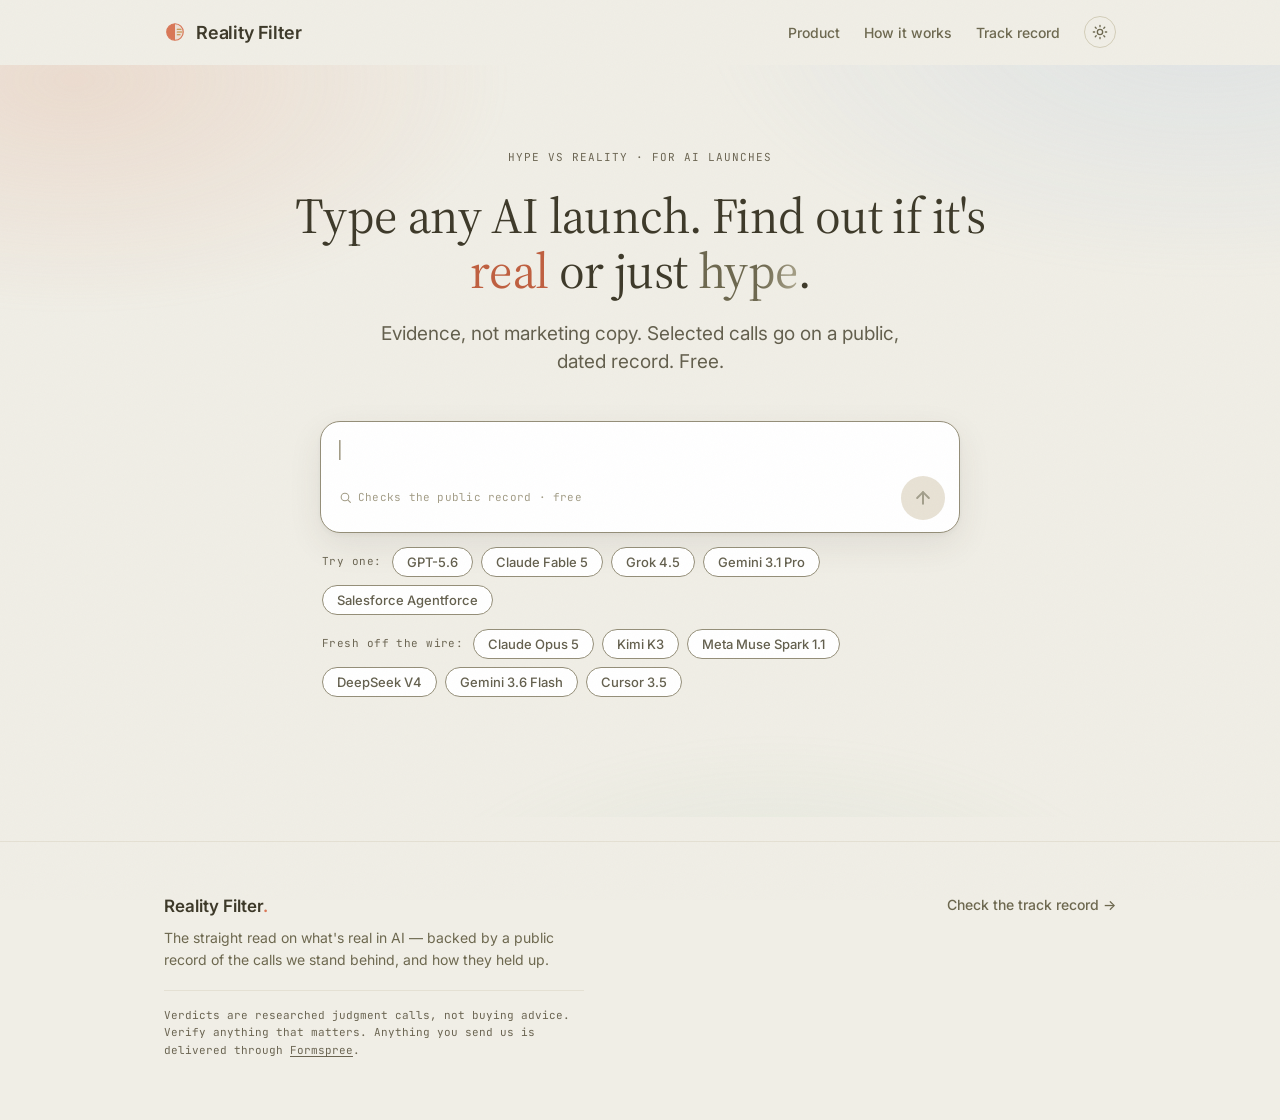
==== index.html @ 20ef5d13 "Correct the Opus 5 effort-level claim to what the source actually says The packet said Kieran Klaass" ====
<!doctype html>
<html lang="en">
<head>
<meta charset="utf-8" />
<meta name="viewport" content="width=device-width, initial-scale=1" />
<title>Reality Filter — is that AI launch real, or just hype?</title>
<meta name="description" content="Type any AI launch and find out if it's real or just hype — backed by evidence, not marketing copy. Free." />
<link rel="preconnect" href="https://fonts.googleapis.com">
<link rel="preconnect" href="https://fonts.gstatic.com" crossorigin>
<link href="https://fonts.googleapis.com/css2?family=Source+Serif+4:opsz,wght@8..60,400;8..60,500&family=Inter:wght@400;500;600;700&family=JetBrains+Mono:wght@400;700&display=swap" rel="stylesheet">
<script>/* apply saved theme before paint */try{if(localStorage.getItem('rf-theme')==='dark')document.documentElement.classList.add('dark')}catch(e){}</script>
<link rel="icon" type="image/svg+xml" href="data:image/svg+xml,%3Csvg xmlns='http://www.w3.org/2000/svg' viewBox='0 0 48 48'%3E%3Ccircle cx='24' cy='24' r='18' fill='%23d97757' fill-opacity='.12'/%3E%3Cpath d='M24 6 A18 18 0 0 0 24 42 Z' fill='%23d97757'/%3E%3Ccircle cx='24' cy='24' r='18' fill='none' stroke='%23d97757' stroke-width='3'/%3E%3Cg stroke='%23c08532' stroke-width='3' stroke-linecap='round'%3E%3Cline x1='29' y1='18' x2='37' y2='18'/%3E%3Cline x1='29' y1='24' x2='39' y2='24'/%3E%3Cline x1='29' y1='30' x2='35' y2='30'/%3E%3C/g%3E%3C/svg%3E">
<link rel="stylesheet" href="styles.css?v=58">
</head>
<body>

<div class="topbar">
  <div class="wrap">
    <div class="nav-left">
      <a class="brand" href="index.html"><span class="brand-mark" aria-hidden="true"><svg viewBox="0 0 48 48" width="22" height="22"><circle cx="24" cy="24" r="18" fill="#d97757" fill-opacity=".12"/><path d="M24 6 A18 18 0 0 0 24 42 Z" fill="#d97757"/><circle cx="24" cy="24" r="18" fill="none" stroke="#d97757" stroke-width="2.6"/><g stroke="#c08532" stroke-width="2.6" stroke-linecap="round"><line x1="29" y1="18" x2="37" y2="18"/><line x1="29" y1="24" x2="39" y2="24"/><line x1="29" y1="30" x2="35" y2="30"/></g></svg></span> Reality Filter</a>
    </div>
    <nav class="nav-center">
      <a class="toplink" href="#top" id="navCheck">Product</a>
      <a class="toplink" href="about.html">How it works</a>
      <a class="toplink" href="track-record.html">Track record</a>
          <button class="theme-toggle" type="button" aria-label="Toggle dark mode" data-theme-toggle>
        <svg class="ic-sun" viewBox="0 0 24 24" fill="none" stroke="currentColor" stroke-width="2" stroke-linecap="round"><circle cx="12" cy="12" r="4"></circle><path d="M12 2v2M12 20v2M4.9 4.9l1.4 1.4M17.7 17.7l1.4 1.4M2 12h2M20 12h2M4.9 19.1l1.4-1.4M17.7 6.3l1.4-1.4"></path></svg>
        <svg class="ic-moon" viewBox="0 0 24 24" fill="none" stroke="currentColor" stroke-width="2" stroke-linecap="round" stroke-linejoin="round"><path d="M21 12.8A9 9 0 1 1 11.2 3a7 7 0 0 0 9.8 9.8z"></path></svg>
      </button>
    </nav>
  </div>
</div>

<main id="top">
  <!-- HERO = centered + stacked: the pitch, then the search tool directly below it -->
  <section class="hero">
    <div class="wrap">
      <div class="hero-copy">
        <p class="eyebrow"><span>Hype vs Reality · for AI launches</span></p>
        <h1 class="display mid">Type any AI launch. Find out if it's <span class="real-word">real</span> or just <span class="fog-word">hype</span>.</h1>
        <p class="lede">Evidence, not marketing copy. Selected calls go on a public, dated record. Free.</p>
      </div>
      <div class="hero-search">
        <div class="console" aria-label="Check a launch">
          <form class="field" id="checkForm" autocomplete="off">
            <input id="query" type="text" placeholder="Paste an AI launch, tool, or model…" aria-label="AI launch or tool" />
            <div class="field-foot">
              <span class="field-hint"><svg viewBox="0 0 24 24" fill="none" stroke="currentColor" stroke-width="2" stroke-linecap="round" stroke-linejoin="round" aria-hidden="true"><circle cx="11" cy="11" r="7"></circle><line x1="21" y1="21" x2="16.65" y2="16.65"></line></svg>Checks the public record · free</span>
              <span class="field-kbd">Enter ↵</span>
              <button class="btn btn-send" type="submit" aria-label="Check"><svg viewBox="0 0 24 24" fill="none" stroke="currentColor" stroke-width="2.4" stroke-linecap="round" stroke-linejoin="round" aria-hidden="true"><line x1="12" y1="19" x2="12" y2="5"></line><polyline points="5 12 12 5 19 12"></polyline></svg></button>
            </div>
          </form>
          <div class="chips">
            <span class="chips-lbl">Try one:</span>
            <button class="chip" data-q="GPT-5.6">GPT-5.6</button>
            <button class="chip" data-q="Claude Fable 5">Claude Fable 5</button>
            <button class="chip" data-q="Grok 4.5">Grok 4.5</button>
            <button class="chip" data-q="Gemini 3.1 Pro">Gemini 3.1 Pro</button>
            <button class="chip" data-q="Salesforce Agentforce">Salesforce Agentforce</button>
          </div>
          <div class="chips">
            <span class="chips-lbl">Fresh off the wire:</span>
            <button class="chip" data-q="Claude Opus 5">Claude Opus 5</button>
            <button class="chip" data-q="Kimi K3">Kimi K3</button>
            <button class="chip" data-q="Meta Muse Spark 1.1">Meta Muse Spark 1.1</button>
            <button class="chip" data-q="DeepSeek V4">DeepSeek V4</button>
            <button class="chip" data-q="Gemini 3.6 Flash">Gemini 3.6 Flash</button>
            <button class="chip" data-q="Cursor 3.5">Cursor 3.5</button>
          </div>
        </div>
      </div>

      <div id="result" aria-live="polite"><div class="result-inner" id="resultInner" hidden></div></div>
    </div>
  </section>
</main>

<footer>
  <div class="wrap fwrap">
    <div>
      <div class="fbrand">Reality Filter</div>
      <p>The straight read on what's real in AI — backed by a public record of the calls we stand behind, and how they held up.</p>
    </div>
    <a class="toplink" href="track-record.html">Check the track record →</a>
  </div>
  <div class="wrap"><p class="disc">Verdicts are researched judgment calls, not buying advice. Verify anything that matters. Anything you send us is delivered through <a href="https://formspree.io/legal/privacy-policy" target="_blank" rel="noopener noreferrer">Formspree</a>.</p></div>
</footer>

<script src="packets.js?v=10"></script>
<script src="forms.js?v=2"></script>
<script>
const inner = document.getElementById('resultInner');

/* `next` is authored as "Audience: advice." segments (the packet-writing standard
   in CLAUDE.md requires next to be segmented by reader). Split it so each audience
   gets its own line — a buyer should find their own row, not parse all three out of
   one paragraph. The split point is a sentence end followed by a short "Label:"
   opener. No lookbehind: Safari <16.4 throws on `(?<=` at PARSE time, which would
   kill this whole script tag, so the boundary is marked via replace() instead.
   A packet that doesn't follow the pattern degrades to one unlabelled row. */
function nextSteps(next){
  return next.replace(/\.\s+(?=[A-Z][^.:]{2,60}:)/g, '.\n').split('\n').map(seg=>{
    const s = seg.trim(), i = s.indexOf(':'), labelled = i > 0 && i < 62;
    const who = labelled ? s.slice(0,i).trim() : '';
    const what = labelled ? s.slice(i+1).trim() : s;
    return `<li class="ns-item">${who?`<span class="ns-who">${who}</span>`:''}<span class="ns-what">${what}</span></li>`;
  }).join('');
}

/* Two zones, deliberately. The DECISION zone (stakes → hype risk → what to do) is
   always visible; the five evidentiary rows sit in a <details> that starts closed.
   Before this split the packet opened at 452 words / ~1.9 screens with the hype
   meter and next step buried last, so a reader had to wade through ~336 words of
   evidence to reach the actual call. The evidence is one click away, never gone —
   it's the moat, so the summary names exactly what's inside. */
function renderPacket(p){
  return `
  <article class="packet ${p.verdictClass}">
    <div class="packet-head">
      <div>
        <p class="packet-file">${p.file}</p>
        <h2 class="packet-name">${p.name}</h2>
        <p class="packet-by">${p.by}</p>
      </div>
      <div class="stamp ${p.verdictClass}">
        <span class="st-lbl">${p.stampLbl}</span>
        <span class="st-verdict">${p.verdict}</span>
      </div>
    </div>
    <div class="packet-body">
      <div class="row r-stakes"><p class="k">Why this matters</p><p class="v">${p.stakes}</p></div>
      <div class="row r-hype">
        <p class="k">Hype risk</p>
        <div class="meter ${p.verdictClass}">
          <div class="meter-track"><div class="meter-fill" style="width:${p.fog}%"></div></div>
          <p class="meter-cap"><span>${p.fogWhy}</span><b>${p.fogLabel}</b></p>
        </div>
      </div>
      <div class="row r-next">
        <p class="k">What you should do</p>
        <ul class="nextstep">${nextSteps(p.next)}</ul>
      </div>
      <details class="evidence">
        <summary>
          <span class="ev-toggle"><span class="ev-open">Show the evidence behind this verdict</span><span class="ev-close">Hide the evidence</span></span>
          <span class="ev-meta">Claim · Proof found · Proof missing · Experts · Pricing</span>
        </summary>
        <div class="ev-body">
          <div class="row r-claim"><p class="k">Official claim</p><p class="v">${p.claim}</p></div>
          <div class="row found"><p class="k">Proof found</p><p class="v">${p.found}</p></div>
          <div class="row miss"><p class="k">Proof missing</p><p class="v">${p.missing}</p></div>
          <div class="row r-experts"><p class="k">Experts &amp; real users</p><p class="v">${p.signals}</p></div>
          <div class="row r-pricing"><p class="k">Pricing &amp; limits</p><p class="v">${p.pricing}</p></div>
        </div>
      </details>
    </div>
  </article>`;
}

/* Pick the filed packet that best demonstrates the work: the highest fog score,
   i.e. the call where we most sharply contradict a vendor's own claim. That's the
   credibility proof — anyone can agree with a press release. Chosen at runtime from
   PACKETS so it never goes stale as packets are added or re-checked. */
function sampleVerdict(){
  const keys = Object.keys(PACKETS);
  if(!keys.length) return null;
  // `||0` is load-bearing: a missing fog would make every `n > undefined` false and
  // silently pin the sample to whichever packet happens to be declared first.
  return PACKETS[keys.reduce((best,k)=> (PACKETS[k].fog||0) > (PACKETS[best].fog||0) ? k : best, keys[0])];
}

/* A miss used to dead-end on a bare email form: "we haven't filed this — leave your
   email." For a cold visitor who arrived from a link and has no reason to trust us
   yet, that asks for the sale before the demo, so it converted on nothing — they'd
   seen zero evidence that our research is worth an inbox. It now leads with a
   complete real verdict (evidence panel and all), and only asks for the email after
   the reader has seen exactly what they'd be signing up for. The sample can never be
   the launch they typed: this only renders when that launch produced no match.
   The "already on file" chips use each packet's `name` as the query, so a name must
   contain one of that packet's own `match` aliases verbatim or its chip dead-ends
   (click → miss → straight back to this panel). All current packets satisfy that. */
function renderCapture(q){
  const safe = q.replace(/</g,'&lt;').replace(/>/g,'&gt;');
  const demo = sampleVerdict();
  const others = Object.keys(PACKETS)
    .filter(k => !demo || PACKETS[k].name !== demo.name)
    .slice(0,6)
    .map(k => `<button class="chip" data-q="${PACKETS[k].name}">${PACKETS[k].name}</button>`)
    .join('');
  return `
  <div class="capture">
    <p class="cap-file">NOT YET ON RECORD</p>
    <h3>We haven't filed “${safe}” yet.</h3>
    ${demo ? `<p class="cap-sub">So here's a real one we have filed — the whole thing, evidence included — so you can judge the work before you decide it's worth your inbox.</p>
    <div class="cap-demo">${renderPacket(demo)}</div>` : ''}
    <div class="cap-ask">
      <p class="cap-asklead">Want this for <b>“${safe}”</b>?</p>
      <p class="cap-sub">We'll research it by hand — launch docs, pricing, independent benchmarks, what real users report — and send you the verdict, usually within a day.</p>
      <form class="capform" id="capForm">
        <input type="email" id="capEmail" required placeholder="you@work.com" aria-label="Your email" />
        <button class="btn" type="submit">Email me the verdict</button>
      </form>
      <p class="cap-done" id="capDone">✓ Got it. We'll email you the verdict.</p>
    </div>
    ${others ? `<div class="cap-tries"><p class="cap-trylead">Already on file — check one now:</p><div class="chips">${others}</div></div>` : ''}
  </div>`;
}

/* Match a launch even when the user phrases it loosely ("heyy the new launch of
   chatgpt, tell me about it") — not only when they type an alias exactly. Two ways
   to hit:
     (a) the query CONTAINS a whole alias verbatim  ("...launch of chatgpt..." ⊇ "chatgpt")
     (b) after dropping conversational filler (STOP), the query's remaining content
         words are the SAME SET as an alias's  ("gemini version 3" → {gemini,3} = alias "gemini 3")
   (b) is set-EQUALITY, not subset — that's what keeps it safe. Subset would also
   match "Gemini Ultra 3" to a "gemini 3" packet (a different product), because a
   tier word looks like filler to it. Equality rejects it: {gemini,ultra,3} ≠ {gemini,3}.
   STOP holds only conversational filler — never product/tier words (pro, ultra,
   mini, sol, turbo, numbers), or those would get stripped and collide.
   This still can't match "ai"→GPT-5.6 or "able"→Fable 5 (a bare fragment is neither
   contained as a whole alias nor equal to an alias's content set), so those keep
   routing to the email capture — the demand signal we exist to collect. When a real
   phrasing still misses, the fix is to add an alias to `match` in packets.js. */
const STOP = new Set(('the a an of to is are new news latest about tell me my us let know knows i we want whats what how good any on for in into this that hey heyy hi please could can you your our so and give given launch launched update updates updated version model thing get got release released do does vs anyone someone real reality').split(' '));
const contentKey = t => [...new Set(t.toLowerCase().replace(/[^a-z0-9]+/g,' ').trim().split(' ').filter(w=>w && !STOP.has(w)))].sort().join(' ');

function findPacket(q){
  const s = q.toLowerCase().trim();
  if(!s) return null;
  const qk = contentKey(q);
  for(const key in PACKETS){
    const hit = PACKETS[key].match.some(m => s.includes(m) || (contentKey(m) !== '' && contentKey(m) === qk));
    if(hit) return PACKETS[key];
  }
  return null;
}

// send button lights up only when there's text
const sendBtn = document.querySelector('#checkForm .btn-send');
const qInput = document.getElementById('query');
function syncSend(){ if(sendBtn&&qInput) sendBtn.classList.toggle('idle', !qInput.value.trim()); }
if(qInput){ qInput.addEventListener('input', syncSend); syncSend(); }
// clicking anywhere on the composer focuses the input, like real chat composers
document.querySelector('.field')?.addEventListener('click', e=>{ if(!e.target.closest('button')) qInput?.focus(); });

// typewriter placeholder — cycles real examples until the user types
const twExamples = ['GPT-5.6','Claude Fable 5','Salesforce Agentforce','that new AI coding agent','Gemini Ultra 3'];
if(qInput && !matchMedia('(prefers-reduced-motion: reduce)').matches){
  let ti=0, ci=0, del=false;
  (function twTick(){
    if(document.activeElement===qInput || qInput.value){ setTimeout(twTick, 800); return; }
    const word = twExamples[ti];
    ci += del ? -1 : 1;
    qInput.setAttribute('placeholder', word.slice(0,ci) + (ci<word.length?'▏':''));
    let wait = del ? 35 : 70;
    if(!del && ci===word.length){ del=true; wait=1600; }
    else if(del && ci===0){ del=false; ti=(ti+1)%twExamples.length; wait=300; }
    setTimeout(twTick, wait);
  })();
}

function showResult(q, instant){
  if(!q || !q.trim()) return;
  const safe = q.replace(/</g,'&lt;').replace(/>/g,'&gt;');
  const r = document.getElementById('result');
  const scrollToResult = (smooth)=>window.scrollTo({top: r.getBoundingClientRect().top + window.scrollY - 24, behavior: smooth?'smooth':'auto'});
  if(instant){
    // deep-link from the track record: show the verdict immediately, no fake loading
    const p = findPacket(q);
    inner.innerHTML = p ? renderPacket(p) : renderCapture(q);
    inner.hidden = false;
    bindResultActions();
    scrollToResult(false);
    // re-anchor after fonts/animations settle so the verdict stays in view
    setTimeout(()=>scrollToResult(false), 350);
    addEventListener('load', ()=>setTimeout(()=>scrollToResult(false), 120), {once:true});
    return;
  }
  const btn = document.querySelector('#checkForm .btn-send');
  if(btn) btn.classList.add('is-loading');
  inner.innerHTML = `<div class="loading"><span class="spinner"></span><p class="load-txt">Checking the record for “<b>${safe}</b>”…</p></div>`;
  inner.hidden = false;
  scrollToResult(true);
  clearTimeout(showResult._t);
  showResult._t = setTimeout(()=>{
    if(btn) btn.classList.remove('is-loading');
    const p = findPacket(q);
    inner.innerHTML = p ? renderPacket(p) : renderCapture(q);
    bindResultActions();
  }, 900);
}

function bindResultActions(){
  /* chips rendered inside a result are new nodes, so the page-load binding at the
     bottom of this file never saw them — wire them up here too. */
  document.querySelectorAll('#result .chip').forEach(c=>{
    c.addEventListener('click',()=>{
      document.getElementById('query').value = c.dataset.q;
      showResult(c.dataset.q);
    });
  });
  const cf = document.getElementById('capForm');
  if(cf){
    cf.addEventListener('submit',async e=>{
      e.preventDefault();
      const email = document.getElementById('capEmail').value.trim();
      if(!email) return;
      const btn = cf.querySelector('button');
      btn.disabled = true; btn.textContent = 'Sending…';
      const r = await sendSignal({type:'packet request', email, launch:document.getElementById('query').value.trim()});
      if(!r.ok){ btn.disabled = false; btn.textContent = 'Email me the verdict'; showFormError(cf); return; }
      clearFormError(cf);
      document.getElementById('capDone').classList.add('show');
      cf.querySelector('input').disabled = true;
      btn.textContent = 'Sent ✓';
    });
  }
}

/* form + chips */
document.getElementById('checkForm').addEventListener('submit',e=>{
  e.preventDefault();
  showResult(document.getElementById('query').value);
});
document.querySelectorAll('.chip').forEach(c=>{
  c.addEventListener('click',()=>{
    document.getElementById('query').value = c.dataset.q;
    showResult(c.dataset.q);
  });
});

/* nav CTA: on this page "Check a launch" means "put my cursor in the search bar" */
document.getElementById('navCheck').addEventListener('click',e=>{
  e.preventDefault();
  const q = document.getElementById('query');
  q.scrollIntoView({behavior:'smooth',block:'center'});
  q.focus({preventScroll:true});
});

/* deep-link: arriving from the track record (index.html?q=…) auto-runs a check */
(function(){
  const q = new URLSearchParams(location.search).get('q');
  if(q){ document.getElementById('query').value = q; showResult(q, true); }
})();
</script>
<script>
// topbar shadow once the page scrolls
const tb = document.querySelector('.topbar');
addEventListener('scroll', ()=>tb.classList.toggle('scrolled', scrollY>8), {passive:true});
</script>
<script>
// theme toggle
document.querySelector('[data-theme-toggle]').addEventListener('click', ()=>{
  const dark = document.documentElement.classList.toggle('dark');
  try{ localStorage.setItem('rf-theme', dark?'dark':'light'); }catch(e){}
});
</script>
</body>
</html>
---- styles.css ----
:root{
  /* fonts — Claude's pairing: a book serif for headlines, Inter for body/UI, mono for data */
  --font-serif:"Source Serif 4","Iowan Old Style","Palatino Linotype",Georgia,serif;
  --font-sans:"Inter",system-ui,"Helvetica Neue",Helvetica,Arial,sans-serif;
  --font-mono:"JetBrains Mono","Fira Code",ui-monospace,monospace;
  /* surfaces — warm parchment, closer to paper than a studio-neutral cream */
  --canvas:#f0eee6;
  --canvas-soft:#f6f4ec;
  --surface-card:#ffffff;
  --surface-strong:#e4e0d3;
  /* ink + text — warmed toward brown-black */
  --ink:#3d3929;
  --body:#635f4d;
  --muted:#6d684f;        /* darkened to clear AA (>=4.5:1) at 14-17px on cream/white — 4.83:1 on --canvas, 5.61:1 on white */
  --muted-soft:#a39d87;   /* decorative / large-display only — fails AA at body sizes */
  --label:#6b6552;        /* dark-enough tone for small mono labels (>=4.5:1 on cream/white) */
  --on-primary:#ffffff;
  --on-ink:#f0eee6;
  --on-ink-soft:#cac5b3;
  /* hairlines — kept for internal dividers (packet rows, ledger rows); outer cards use --shadow-card instead */
  --hairline:#e4e0d3;
  --hairline-soft:#ece8dc;
  --hairline-strong:#d3cdb8;
  --field-border:#948e78; /* interactive input/chip borders — clears the 3:1 non-text-contrast minimum */
  /* brand voltage — Claude's terracotta/clay, used scarcely */
  --primary:#d97757;
  --primary-active:#bf5f3f;
  /* soft paper-card depth — replaces hairline-only borders on outer cards (packet, capture, ledger, premium) */
  --shadow-card:0 1px 2px rgba(61,57,41,.05), 0 10px 28px rgba(61,57,41,.08);
  /* AI-timeline pastels — signature palette, scoped to the evidence "investigation stages" */
  --tl-thinking:#dfa88f;  /* peach  */
  --tl-grep:#9fc9a2;      /* mint   */
  --tl-read:#9fbbe0;      /* blue   */
  --tl-edit:#c0a8dd;      /* lavender */
  --tl-done:#c08532;      /* gold   */
  /* semantic */
  --success:#1f8a65;
  --success-on-ink:#7fd8b5;  /* lighter success tone for the ink Premium band */
  --error:#cf2d56;
  /* verdict scale — darkened to read on white/cream cards (>=4.5:1) */
  --v-go:#1a7a5a;
  --v-watch:#9a6410;
  --v-early:#2f62a6;
  --v-fog:#c22449;
  --radius:20px;
  --radius-btn:12px;
  --maxw:1000px;
}
/* ---------- dark mode: warm ink, same terracotta voltage ---------- */
html.dark{
  --canvas:#262521;
  --canvas-soft:#2d2b26;
  --surface-card:#302e29;
  --surface-strong:#3a3831;
  --ink:#f0eee6;
  --body:#c4bfae;
  --muted:#b0ab97;
  --muted-soft:#7c7764;
  --label:#a8a28c;
  --hairline:#3d3a33;
  --hairline-soft:#37342d;
  --hairline-strong:#4a463c;
  --field-border:#6b6552;
  --shadow-card:0 1px 2px rgba(0,0,0,.25), 0 10px 28px rgba(0,0,0,.35);
  --success:#6fcfa4;
  --error:#ff7d9d;
  --v-go:#5fc79b;
  --v-watch:#e0a94e;
  --v-early:#8ab4ec;
  --v-fog:#ff8aa5;
}
html.dark body::after{opacity:.07}
html.dark .topbar{background:rgba(38,37,33,.88)}
html.dark .hero::before{opacity:.5}
html.dark .field input,html.dark .wlform input,html.dark .capform input{background:var(--canvas);color:var(--ink)}
html.dark .field .btn-send.idle{background:var(--surface-strong);color:var(--muted-soft)}
html.dark .premium{background:var(--canvas-soft)}
html.dark .meter-track{background:var(--canvas)}
*{box-sizing:border-box}
html{scroll-behavior:smooth}
/* film grain over everything — gives the parchment a printed-paper texture */
body::after{content:"";position:fixed;inset:0;pointer-events:none;z-index:60;opacity:.05;
  background:url("data:image/svg+xml,%3Csvg xmlns='http://www.w3.org/2000/svg' width='160' height='160'%3E%3Cfilter id='n'%3E%3CfeTurbulence type='fractalNoise' baseFrequency='0.9' numOctaves='2'/%3E%3C/filter%3E%3Crect width='160' height='160' filter='url(%23n)' opacity='0.55'/%3E%3C/svg%3E")}
body{
  margin:0;
  background:var(--canvas);
  color:var(--body);
  font-family:var(--font-sans);
  font-size:16px;
  line-height:1.5;
  -webkit-font-smoothing:antialiased;
}
.wrap{max-width:var(--maxw);margin:0 auto;padding:0 24px}
.mono{font-family:var(--font-mono)}
/* editorial display: book serif at weight 400 — never bold */
.display{font-family:var(--font-serif);font-weight:400;letter-spacing:-.008em}

/* ---------- top bar ---------- */
.topbar{border-bottom:1px solid transparent;position:sticky;top:0;z-index:20;
  background:rgba(240,238,230,.88);backdrop-filter:blur(8px);transition:border-color .25s,box-shadow .25s}
.topbar.scrolled{border-bottom-color:var(--hairline);box-shadow:0 6px 24px rgba(61,57,41,.07)}
/* Nav: wordmark left, everything else (links + Premium pill + theme toggle) grouped
   to the right — the modern brand-left / actions-right balance, not a centered link
   row. The Premium pill is the one CTA; the search bar is still the real "check". */
.topbar .wrap{display:flex;justify-content:space-between;align-items:center;height:64px;gap:14px}
.nav-left{display:flex;align-items:center;min-width:0}
.nav-center{display:flex;gap:24px;align-items:center;white-space:nowrap}
.nav-center .toplink{font-size:14px}
.nav-center .toplink.active{color:var(--ink)}
/* Premium = the single nav CTA: a soft terracotta pill that fills on hover. The
   tinted fill + hairline read as a button in both themes without spending the solid
   accent until hover — replaces the old .shine text-glint that used to sit here. */
.nav-cta{font-family:var(--font-sans);font-weight:600;font-size:13.5px;color:var(--ink);
  text-decoration:none;background:rgba(217,119,87,.12);border:1px solid rgba(217,119,87,.24);
  border-radius:999px;padding:7px 15px;white-space:nowrap;
  transition:background .15s,color .15s,border-color .15s,transform .15s}
.nav-cta:hover{background:var(--primary);border-color:var(--primary);color:#fff;transform:translateY(-1px)}
.brand{display:flex;align-items:center;gap:10px;font-family:var(--font-sans);font-weight:600;
  letter-spacing:-.01em;font-size:18px;color:var(--ink);text-decoration:none}
.brand-mark{display:inline-flex;flex-shrink:0;line-height:0}
.brand-mark svg{display:block}
.brand small{font-family:var(--font-mono);font-weight:400;font-size:11px;color:var(--muted);
  letter-spacing:.04em;text-transform:uppercase}
.topnav{display:flex;align-items:center;gap:18px}
.toplink{font-family:var(--font-sans);font-weight:500;font-size:14px;color:var(--muted);text-decoration:none;position:relative}
.toplink::after{content:"";position:absolute;left:0;right:100%;bottom:-4px;height:1.5px;background:var(--primary);transition:right .22s ease}
.toplink:hover::after{right:0}
.toplink:hover{color:var(--ink)}
/* nav CTA = ink "download-style" button; keeps orange scarce for the true primary action */
.btn-sm{font-family:var(--font-sans);font-weight:500;font-size:14px;text-decoration:none;
  background:var(--ink);color:var(--on-ink);border-radius:var(--radius-btn);padding:9px 16px;white-space:nowrap;transition:.12s}
.btn-sm:hover{background:#38362c}

/* ---------- hero — centered + stacked: pitch above, the search tool directly below ----------
   The search bar is the page's single action, so nothing sits beside it competing for the eye. */
.hero{position:relative;overflow:hidden;padding:84px 0 120px}
/* drifting fog: three soft pastel washes (the site's timeline palette) breathing behind the headline */
.hero::before{content:"";position:absolute;inset:-25% -15%;pointer-events:none;
  background:
    radial-gradient(640px 340px at 16% 18%, rgba(223,168,143,.26), transparent 68%),
    radial-gradient(720px 380px at 84% 12%, rgba(159,187,224,.20), transparent 70%),
    radial-gradient(560px 320px at 58% 96%, rgba(159,201,162,.16), transparent 70%);
  filter:blur(6px);animation:fogdrift 16s ease-in-out infinite alternate}
@keyframes fogdrift{to{transform:translate3d(2.5%,2%,0) scale(1.05)}}
.hero .wrap{position:relative;z-index:1}
/* orchestrated load: eyebrow → headline → lede → console rise in sequence */
.hero .eyebrow{animation:rise .5s .05s cubic-bezier(.2,.7,.2,1) both}
.hero h1.display{animation:rise .55s .16s cubic-bezier(.2,.7,.2,1) both}
.hero .lede{animation:rise .55s .3s cubic-bezier(.2,.7,.2,1) both}
.hero .hero-search{animation:rise .6s .44s cubic-bezier(.2,.7,.2,1) both}
.hero.compact{padding:56px 0 32px}
.hero .wrap{text-align:center}
.hero-copy{max-width:760px;margin:0 auto}
/* the console gets its own breathing room under the headline, capped narrower than the copy */
.hero-search{width:100%;max-width:640px;margin:44px auto 0}
.eyebrow{font-family:var(--font-mono);font-size:11px;letter-spacing:.09em;text-transform:uppercase;
  color:var(--label);margin:0 0 22px;display:flex;gap:12px;align-items:center;flex-wrap:wrap;justify-content:center}
.eyebrow .sep{width:22px;height:1px;background:var(--hairline-strong)}
h1.display{font-weight:400;letter-spacing:-.012em;line-height:1.08;margin:0;
  font-size:clamp(40px,7.4vw,72px);color:var(--ink)}
h1.display.mid{font-size:clamp(32px,4.6vw,50px);line-height:1.1}
h1 .fog-word{background:linear-gradient(100deg,var(--muted) 30%,#b8b199 50%,var(--muted) 70%);background-size:220% 100%;
  -webkit-background-clip:text;background-clip:text;-webkit-text-fill-color:transparent;color:var(--muted);
  animation:shimmer 5.5s ease-in-out infinite}
@keyframes shimmer{0%,100%{background-position:0% 0}50%{background-position:100% 0}}
h1 .real-word{color:var(--primary-active);white-space:nowrap}
.lede{font-family:var(--font-sans);font-size:clamp(16px,1.9vw,19px);color:var(--body);max-width:46ch;margin:22px auto 0;line-height:1.5}

/* ---------- landing: hero CTA row (unused variants kept) ---------- */
.cta-row{margin:30px 0 0;display:flex;gap:14px;flex-wrap:wrap;align-items:center}
a.btn{text-decoration:none}
.btn-line{font-family:var(--font-sans);font-weight:500;font-size:15px;text-decoration:none;
  color:var(--ink);border:1px solid var(--field-border);border-radius:var(--radius-btn);padding:14px 20px;transition:.12s;
  display:inline-flex;align-items:center;gap:8px;background:var(--surface-card)}
.btn-line:hover{border-color:var(--primary)}
.cta-note{margin:16px 2px 0;font-family:var(--font-mono);font-size:11.5px;color:var(--label)}

/* ---------- landing: value trio (unused, kept) ---------- */
.trio{display:grid;grid-template-columns:repeat(3,1fr);gap:16px}
.prop{background:var(--surface-card);border:1px solid var(--hairline);border-radius:var(--radius);padding:24px}
.prop .plabel{font-family:var(--font-mono);font-size:11px;letter-spacing:.08em;text-transform:uppercase;
  color:var(--label);margin:0 0 12px}
.prop h3{font-family:var(--font-sans);font-weight:600;font-size:18px;margin:0 0 8px;color:var(--ink);letter-spacing:0}
.prop p{margin:0;color:var(--muted);font-size:15px;line-height:1.5}

/* ---------- console (the tool) — search sits on the parchment canvas ----------
   width + placement are handled by the centered .hero-search column above. */
.console{position:relative}
.console-label{font-family:var(--font-mono);font-size:11px;letter-spacing:.08em;text-transform:uppercase;
  color:var(--label);margin:0 0 12px}
/* one unified search bar: a single white pill holding [icon · borderless input · inset button].
   Reads as an intentional console, not a bare input with a detached button next to it. */
/* LLM-composer style: a tall rounded card — input on top, footer row with hint + send button,
   like Claude / ChatGPT composers. */
.field{display:flex;flex-direction:column;align-items:stretch;gap:10px;background:var(--surface-card);
  border:1px solid var(--field-border);border-radius:20px;padding:16px 14px 12px 18px;
  box-shadow:0 12px 34px rgba(61,57,41,.09), 0 2px 6px rgba(61,57,41,.05);
  transition:border-color .12s,box-shadow .12s;cursor:text}
.field:focus-within{border-color:var(--primary);box-shadow:0 0 0 4px rgba(217,119,87,.16), 0 12px 34px rgba(61,57,41,.09)}
.field-icon{flex:0 0 auto;width:19px;height:19px;color:var(--muted-soft)}
.field input{flex:1 1 auto;min-width:0;background:transparent;border:none;
  color:var(--ink);padding:2px 4px 6px 0;font-family:var(--font-sans);font-size:17px}
.field input::placeholder{color:var(--muted-soft)}
.field input:focus{outline:none;box-shadow:none}
/* composer footer: quiet hints left, send button right */
.field-foot{display:flex;align-items:center;gap:10px}
.field-hint{display:inline-flex;align-items:center;gap:6px;font-family:var(--font-mono);font-size:11px;
  color:var(--muted-soft);letter-spacing:.02em;margin-right:auto}
.field-hint svg{width:13px;height:13px}
.field-kbd{font-family:var(--font-mono);font-size:10.5px;color:var(--muted-soft);
  border:1px solid var(--hairline-strong);border-radius:6px;padding:2.5px 7px;
  opacity:0;transform:translateX(4px);transition:opacity .2s,transform .2s}
.field:focus-within .field-kbd{opacity:1;transform:none}
.field .btn{flex:0 0 auto;height:46px;border-radius:10px;padding:0 22px}
/* LLM-style send button: filled gradient circle; arrow lifts on hover, fires through on press */
.field .btn-send{width:44px;height:44px;padding:0;border-radius:9999px;overflow:hidden;
  background:linear-gradient(160deg,#e08a68 0%,var(--primary) 45%,var(--primary-active) 100%);
  box-shadow:0 5px 14px rgba(217,119,87,.38), inset 0 1px 0 rgba(255,255,255,.35)}
.field .btn-send::after{display:none}
.btn-send svg{width:20px;height:20px;transition:transform .22s cubic-bezier(.2,.7,.2,1)}
/* loading state: arrow swaps for a spinning ring inside the send circle */
.btn-send.is-loading{pointer-events:none}
.btn-send.is-loading svg{display:none}
.btn-send.is-loading::after{display:flex;content:"";width:18px;height:18px;border-radius:9999px;position:static;transform:none;
  border:2.4px solid rgba(255,255,255,.35);border-top-color:#fff;animation:spin .7s linear infinite}
/* result-area loading strip */
.loading{display:flex;align-items:center;gap:12px;padding:22px 4px;animation:rise .3s ease both}
.spinner{width:18px;height:18px;flex:0 0 auto;border-radius:9999px;
  border:2.4px solid var(--hairline-strong);border-top-color:var(--primary);animation:spin .7s linear infinite}
.load-txt{margin:0;font-family:var(--font-mono);font-size:13px;color:var(--label)}
.load-txt b{color:var(--ink);font-weight:700}
@keyframes spin{to{transform:rotate(360deg)}}
.btn-send:hover{transform:none;background:linear-gradient(160deg,#e08a68 0%,var(--primary-active) 60%,#b05730 100%);
  box-shadow:0 7px 18px rgba(217,119,87,.46), inset 0 1px 0 rgba(255,255,255,.35)}
.btn-send:hover svg{transform:translateY(-3px)}
.btn-send:active svg{transform:translateY(-26px);transition-duration:.14s}
.btn-send:focus-visible{outline:none;box-shadow:0 0 0 4px rgba(217,119,87,.25), 0 5px 14px rgba(217,119,87,.38)}
/* asleep until there's text — lights up when ready, like modern composers */
.field .btn-send.idle{background:#e8e2d5;box-shadow:none;color:#a39f8c}
/* primary CTA = Claude terracotta; a light sweep crosses it on hover */
.btn{font-family:var(--font-sans);font-weight:600;font-size:15px;letter-spacing:0;cursor:pointer;position:relative;overflow:hidden;
  background:var(--primary);color:var(--on-primary);border:none;border-radius:var(--radius-btn);padding:0 22px;
  box-shadow:0 6px 16px rgba(217,119,87,.28);
  display:inline-flex;align-items:center;justify-content:center;gap:8px;transition:background .12s,transform .12s,box-shadow .12s}
.btn::after{content:"";position:absolute;top:0;bottom:0;left:-70%;width:45%;transform:skewX(-22deg);
  background:linear-gradient(90deg,transparent,rgba(255,255,255,.35),transparent);transition:left .45s ease}
.btn:hover::after{left:125%}
.btn:hover{background:var(--primary-active);transform:translateY(-1px);box-shadow:0 10px 22px rgba(217,119,87,.34)}
.btn:active{transform:translateY(0)}
.chips{margin:14px 2px 0;display:flex;gap:8px;flex-wrap:wrap;align-items:center;justify-content:flex-start}
.chips .chips-lbl,.chips .chip{animation:rise .45s cubic-bezier(.2,.7,.2,1) both}
.chips>*:nth-child(1){animation-delay:.55s}
.chips>*:nth-child(2){animation-delay:.63s}
.chips>*:nth-child(3){animation-delay:.71s}
.chips>*:nth-child(4){animation-delay:.79s}
.chips>*:nth-child(5){animation-delay:.87s}
.chips>*:nth-child(6){animation-delay:.95s}
.chips .chips-lbl{font-family:var(--font-mono);font-size:11px;color:var(--label);
  letter-spacing:.04em;margin-right:2px}
.chip{font-family:var(--font-sans);font-weight:500;font-size:13px;color:var(--body);background:var(--surface-card);
  border:1px solid var(--field-border);border-radius:9999px;padding:6px 14px;cursor:pointer;transition:.12s}
.chip:hover{border-color:var(--primary);color:var(--ink);transform:translateY(-1px);box-shadow:0 5px 14px rgba(61,57,41,.1)}
.reassure{margin:14px 2px 0;font-family:var(--font-mono);font-size:11px;color:var(--label)}

/* ---------- result region — left-aligned reading surface below the hero,
   width-capped so evidence lines stay a comfortable measure ---------- */
#result{scroll-margin-top:80px;max-width:860px;margin:0 auto;text-align:left}
.result-inner{margin:48px 0 0}

/* evidence packet = case-file ticket: verdict-tinted edge, perforated head, paper depth */
.packet{background:var(--surface-card);color:var(--ink);border-radius:var(--radius);
  overflow:hidden;box-shadow:var(--shadow-card);position:relative;
  animation:rise .45s cubic-bezier(.2,.7,.2,1) both}
.packet::before{content:"";position:absolute;top:0;left:0;right:0;height:5px}
.packet.v-go::before{background:linear-gradient(90deg,var(--v-go),color-mix(in srgb,var(--v-go) 25%,transparent))}
.packet.v-watch::before{background:linear-gradient(90deg,var(--v-watch),color-mix(in srgb,var(--v-watch) 25%,transparent))}
.packet.v-early::before{background:linear-gradient(90deg,var(--v-early),color-mix(in srgb,var(--v-early) 25%,transparent))}
.packet.v-fog::before{background:linear-gradient(90deg,var(--v-fog),color-mix(in srgb,var(--v-fog) 25%,transparent))}
.packet.v-go .packet-head{background:color-mix(in srgb,var(--v-go) 4.5%,transparent)}
.packet.v-watch .packet-head{background:color-mix(in srgb,var(--v-watch) 4.5%,transparent)}
.packet.v-early .packet-head{background:color-mix(in srgb,var(--v-early) 4.5%,transparent)}
.packet.v-fog .packet-head{background:color-mix(in srgb,var(--v-fog) 4.5%,transparent)}
@keyframes rise{from{opacity:0;transform:translateY(16px)}to{opacity:1;transform:none}}
.packet-head{padding:26px 26px 20px;border-bottom:1px dashed var(--hairline-strong);position:relative;
  display:flex;justify-content:space-between;gap:18px;flex-wrap:wrap}
/* ticket punch-holes on the perforation line */
.packet-head::before,.packet-head::after{content:"";position:absolute;bottom:-8px;width:16px;height:16px;
  border-radius:50%;background:var(--canvas);box-shadow:inset 0 1px 2px rgba(61,57,41,.12)}
.packet-head::before{left:-8px}
.packet-head::after{right:-8px}
.packet-file{font-family:var(--font-mono);font-size:11px;letter-spacing:.08em;text-transform:uppercase;
  color:var(--label);margin:0 0 8px}
.packet-name{font-family:var(--font-serif);font-weight:400;font-size:clamp(24px,4vw,34px);
  letter-spacing:-.008em;line-height:1.15;margin:0;color:var(--ink)}
.packet-by{font-family:var(--font-sans);color:var(--muted);font-size:15px;margin:8px 0 0}

/* verdict stamp — rubber-stamp badge: dashed inner ring, inked tilt on arrival */
.stamp{align-self:flex-start;border:1.5px solid currentColor;border-radius:var(--radius-btn);
  padding:10px 16px;text-align:left;max-width:230px;position:relative;
  background:color-mix(in srgb,currentColor 5%,transparent);
  animation:stampIn .42s .5s cubic-bezier(.2,.7,.2,1) both}
.stamp::after{content:"";position:absolute;inset:3.5px;border:1px dashed currentColor;border-radius:8px;opacity:.45;pointer-events:none}
@keyframes stampIn{from{opacity:0;transform:scale(1.45) rotate(6deg)}60%{opacity:1;transform:scale(.97) rotate(-2.5deg)}to{opacity:1;transform:rotate(-2deg)}}
.stamp .st-lbl{font-family:var(--font-mono);font-size:9.5px;letter-spacing:.14em;display:block;
  color:var(--label);margin-bottom:3px}
.stamp .st-verdict{font-family:var(--font-sans);font-weight:600;font-size:15px;letter-spacing:-.01em;
  line-height:1.1;text-transform:uppercase;display:block}
.v-go{color:var(--v-go)}.v-watch{color:var(--v-watch)}.v-early{color:var(--v-early)}.v-fog{color:var(--v-fog)}
/* the verdict class on the packet itself is only for the tinted edge/head — text stays ink */
article.packet{color:var(--ink)}

.packet-body{padding:8px 26px 24px}
/* the three decision rows file in one by one, then the evidence toggle */
.packet-body>.row{animation:rise .45s cubic-bezier(.2,.7,.2,1) both}
.packet-body>.row:nth-child(1){animation-delay:.1s}
.packet-body>.row:nth-child(2){animation-delay:.18s}
.packet-body>.row:nth-child(3){animation-delay:.26s}
.packet-body>.evidence{animation:rise .45s cubic-bezier(.2,.7,.2,1) both;animation-delay:.34s}
/* The evidence rows deliberately carry NO entrance animation. They start inside a
   closed <details>, so the browser render-blocks that subtree: a `rise` animation
   declared here is created but never advances, and because `rise` fills from
   opacity:0 the rows stay INVISIBLE after the user opens the panel — an empty
   ~750px gap. Verified in-browser. They're revealed by a click, not by the initial
   render, so a stagger buys nothing here anyway. Don't add one back. */
.row{padding:18px 12px;margin:0 -12px;border-bottom:1px solid var(--hairline);border-radius:10px;transition:background .15s}
.packet-body .row:hover{background:var(--canvas-soft)}
.row:last-child{border-bottom:none}
/* r-next is followed by the evidence <details>, which brings its own top hairline */
.packet-body>.row.r-next{border-bottom:none}
.row .k{font-family:var(--font-mono);font-size:11px;letter-spacing:.08em;text-transform:uppercase;
  color:var(--body);margin:0 0 6px;display:flex;align-items:center;gap:8px}
.row .k::before{content:"";width:7px;height:7px;border-radius:9999px;background:var(--hairline-strong)}
/* AI-timeline pastel "stages", keyed to SEMANTIC classes rather than :nth-child.
   renderPacket() now splits rows across a visible decision zone and a collapsed
   evidence panel, so positional selectors would silently retarget the wrong rows
   (and could override .found/.miss). Add a class, not an index, for new rows. */
.row.r-claim .k::before,
.row.r-stakes .k::before{background:var(--tl-thinking)}
.row.r-experts .k::before{background:var(--tl-read)}
.row.r-pricing .k::before{background:var(--tl-edit)}
.row.r-hype .k::before{background:var(--tl-grep)}
.row.r-next .k::before{background:var(--tl-done)}
.row.miss .k::before{background:var(--error)}
.row.found .k::before{background:var(--success)}
.row .v{margin:0;font-size:16px;line-height:1.55;color:var(--ink);font-family:var(--font-sans)}
.row .v b{color:var(--ink)}

/* fog meter */
.meter{margin:8px 0 0}
.meter-track{height:12px;border-radius:9999px;background:var(--surface-strong);overflow:hidden;position:relative;
  border:1px solid var(--hairline-strong)}
/* quarter ticks over the track */
.meter-track::after{content:"";position:absolute;inset:0;pointer-events:none;
  background:repeating-linear-gradient(90deg,transparent 0 calc(25% - 1px),rgba(61,57,41,.15) calc(25% - 1px) 25%)}
.meter-fill{height:100%;border-radius:9999px;transform-origin:left;
  box-shadow:0 0 10px color-mix(in srgb,currentColor 45%,transparent);
  animation:fillGrow 1s .62s cubic-bezier(.2,.7,.2,1) both;background:
  repeating-linear-gradient(45deg,currentColor,currentColor 7px,rgba(255,255,255,.34) 7px,rgba(255,255,255,.34) 12px)}
@keyframes fillGrow{from{transform:scaleX(0)}}
.meter-cap{font-family:var(--font-mono);font-size:12px;margin:8px 0 0;color:var(--body);
  display:flex;justify-content:space-between;gap:12px}
.meter-cap b{color:var(--ink);text-transform:uppercase;letter-spacing:.04em}

/* "What you should do" — one card per audience, so a reader scans for their own
   row instead of unpacking three recommendations out of a single paragraph. */
.nextstep{list-style:none;margin:4px 0 0;padding:0;display:grid;gap:8px}
.ns-item{background:var(--canvas-soft);border:1px solid var(--hairline);border-radius:var(--radius-btn);
  padding:13px 16px;display:grid;gap:4px;position:relative}
.ns-who{font-family:var(--font-mono);font-size:10.5px;letter-spacing:.07em;text-transform:uppercase;
  color:var(--label);font-weight:700}
.ns-what{font-family:var(--font-sans);font-size:15.5px;line-height:1.5;color:var(--ink)}
.ns-what b{color:var(--ink)}

/* evidence panel — closed on open so the verdict lands first; the summary names
   what's inside so the proof still reads as present, not withheld */
.evidence{border-top:1px solid var(--hairline-strong);margin-top:2px}
.evidence>summary{list-style:none;cursor:pointer;margin:0 -12px;padding:15px 12px;border-radius:10px;
  display:flex;flex-wrap:wrap;align-items:baseline;gap:3px 12px;transition:background .15s}
.evidence>summary::-webkit-details-marker{display:none}
.evidence>summary:hover{background:var(--canvas-soft)}
.evidence>summary:focus-visible{outline:2px solid var(--primary);outline-offset:-2px}
.ev-toggle{font-family:var(--font-mono);font-size:12px;font-weight:700;letter-spacing:.02em;color:var(--ink);
  display:inline-flex;align-items:center;gap:8px}
.ev-toggle::before{content:"";width:7px;height:7px;border-radius:9999px;background:var(--tl-read);flex:none}
.ev-toggle::after{content:"▾";font-size:11px;color:var(--label)}
.evidence[open]>summary .ev-toggle::after{content:"▴"}
.evidence[open]>summary .ev-open{display:none}
.evidence:not([open])>summary .ev-close{display:none}
.ev-meta{font-family:var(--font-mono);font-size:10.5px;letter-spacing:.06em;text-transform:uppercase;color:var(--label)}
.ev-body>.row:first-child{padding-top:4px}


/* email capture (no match) — white feature card */
.capture{background:var(--surface-card);color:var(--ink);border-radius:var(--radius);
  padding:28px 26px;box-shadow:var(--shadow-card);
  animation:rise .45s cubic-bezier(.2,.7,.2,1) both}
.capture .cap-file{font-family:var(--font-mono);font-size:11px;letter-spacing:.08em;text-transform:uppercase;
  color:var(--label);margin:0 0 10px}
.capture h3{font-family:var(--font-serif);font-weight:400;font-size:26px;letter-spacing:-.008em;margin:0 0 8px;color:var(--ink)}
.capture .cap-sub{margin:0 0 18px;color:var(--body);font-size:16px;max-width:60ch;font-family:var(--font-sans)}
.capture .cap-sub b{color:var(--ink)}
.capform{display:flex;gap:10px;flex-wrap:wrap}
.capform input{flex:1 1 260px;min-width:0;background:var(--surface-card);border:1px solid var(--field-border);color:var(--ink);
  border-radius:var(--radius-btn);padding:14px 16px;font-family:var(--font-sans);font-size:16px}
.capform input:focus{outline:none;border-color:var(--primary);box-shadow:0 0 0 3px rgba(217,119,87,.18)}
.capform .btn{color:var(--on-primary)}
.cap-note{font-family:var(--font-mono);font-size:11px;color:var(--label);margin:12px 2px 0}
.cap-done{font-family:var(--font-sans);font-weight:500;font-size:16px;color:var(--success);margin:14px 0 0;display:none}
.cap-done.show{display:block}
/* sample verdict shown on a miss, so the reader can judge the work before being
   asked for an email. It's a card inside a card, so drop the outer float and use a
   hairline instead — two stacked shadows read as two separate answers, and this is
   one. Its own rise animation is cancelled: the .capture around it already rises. */
.cap-demo{margin:0 0 24px}
.cap-demo .packet{box-shadow:none;border:1px solid var(--hairline);animation:none}
.cap-ask{border-top:1px solid var(--hairline-strong);padding-top:22px}
.cap-asklead{font-family:var(--font-serif);font-weight:400;font-size:21px;letter-spacing:-.008em;
  color:var(--ink);margin:0 0 6px}
.cap-asklead b{font-weight:400;color:var(--ink)}
.cap-tries{margin-top:22px;padding-top:18px;border-top:1px solid var(--hairline)}
.cap-trylead{font-family:var(--font-mono);font-size:11px;letter-spacing:.08em;text-transform:uppercase;
  color:var(--label);margin:0 0 10px}

/* ---------- landing: premium panel — ink-inverted "featured" band ---------- */
/* slim horizontal band (newsletter pattern): pitch on the left, email form on the right.
   Full-width but short, so it reads as a secondary ask — never as a second hero,
   and never mistakable for the search console above it. */
.premium{background:linear-gradient(115deg,#fbfaf6 0%,var(--canvas) 55%,#f3e7de 100%);border:1px solid var(--hairline-strong);border-radius:var(--radius);padding:46px 50px;
  box-shadow:var(--shadow-card), inset 0 1px 0 rgba(255,255,255,.7);
  position:relative;overflow:hidden;display:flex;align-items:flex-start;justify-content:space-between;
  gap:32px 60px;flex-wrap:wrap}
/* slow-turning dashed “radar” seals — quiet graphic signature for the watching service */
.premium::after{content:"";position:absolute;right:-70px;top:50%;margin-top:-115px;width:230px;height:230px;
  border:1.5px dashed rgba(217,119,87,.4);border-radius:50%;pointer-events:none;animation:spinSlow 46s linear infinite}
.premium::before{content:"";position:absolute;right:-32px;top:50%;margin-top:-77px;width:154px;height:154px;
  border:1px dashed rgba(217,119,87,.25);border-radius:50%;pointer-events:none;animation:spinSlow 30s linear infinite reverse}
@keyframes spinSlow{to{transform:rotate(360deg)}}
.premium .p-left{position:relative;z-index:1}
.premium .waitlist{z-index:1}
.premium .p-left{flex:1 1 360px;min-width:0;max-width:60ch}
.premium .p-badge{font-family:var(--font-mono);font-size:9px;letter-spacing:.08em;text-transform:uppercase;
  color:var(--primary);border:1px solid rgba(217,119,87,.55);border-radius:9999px;padding:3px 10px 3px 8px;display:inline-flex;align-items:center;gap:6px;margin:0 0 10px;background:rgba(255,255,255,.6)}
.premium .p-badge::before{content:"";width:6px;height:6px;border-radius:9999px;background:var(--primary);animation:pulse 2.2s ease-in-out infinite}
@keyframes pulse{0%,100%{box-shadow:0 0 0 0 rgba(217,119,87,.45)}55%{box-shadow:0 0 0 5px rgba(217,119,87,0)}}
/* .p-title (0,2,0) outranks the generic .section h2 (0,1,1) — no !important needed */
.premium .p-title{font-family:var(--font-serif);font-weight:400;font-size:clamp(23px,2.8vw,30px);letter-spacing:-.008em;
  margin:0 0 12px;color:var(--ink);line-height:1.22}
.premium .p-body{color:var(--body);font-size:15px;margin:0;line-height:1.55;font-family:var(--font-sans)}
.premium .p-body b{color:var(--ink)}
/* what-you-get list — three scannable payoff lines so the pitch never crams into one
   dense block; terracotta arrow marker, bold lead-in carries each benefit */
.premium .p-list{list-style:none;margin:22px 0 0;padding:0;display:flex;flex-direction:column;gap:14px}
.premium .p-list li{position:relative;padding-left:24px;font-family:var(--font-sans);
  font-size:14.5px;line-height:1.6;color:var(--body)}
.premium .p-list li::before{content:"→";position:absolute;left:0;top:0;color:var(--primary);font-weight:700}
.premium .p-list b{color:var(--ink);font-weight:600}

/* waitlist — deliberately smaller field + a label, so it never reads as the search bar */
.waitlist{flex:1 1 280px;max-width:360px;margin:0;position:relative}
.waitlist .wl-lbl{font-family:var(--font-mono);font-size:10px;color:var(--label);margin:0 0 6px;line-height:1.3}
.wlform{display:flex;gap:6px;flex-wrap:wrap}
.wlform input{flex:1 1 200px;min-width:0;background:#ffffff;border:1px solid var(--field-border);color:var(--ink);
  border-radius:var(--radius-btn);padding:12px 14px;font-family:var(--font-sans);font-size:14px;
  box-shadow:0 6px 18px rgba(61,57,41,.07);transition:border-color .12s,box-shadow .12s}
.wlform input::placeholder{color:var(--muted-soft)}
.wlform input:focus{outline:none;border-color:var(--primary);box-shadow:0 0 0 3px rgba(217,119,87,.32)}
.wl-done{font-family:var(--font-sans);font-weight:500;font-size:16px;color:var(--success);margin:14px 0 0;display:none}
.wl-done.show{display:block}

/* ---------- sections ---------- */
.section{padding:64px 0}
/* extra top room before Premium so it never crowds the search/result area above it,
   regardless of whether a result card is currently showing */
.section-premium{padding-top:96px}
/* pages that open directly on content (track record) sit closer to the top bar */
.section-tight{padding-top:44px}
.section-eyebrow{font-family:var(--font-mono);font-size:11px;letter-spacing:.1em;text-transform:uppercase;
  color:var(--label);margin:0 0 14px}
.section h2{font-family:var(--font-serif);font-weight:400;font-size:clamp(28px,4.2vw,40px);letter-spacing:-.01em;
  margin:0 0 10px;color:var(--ink);line-height:1.15}
.section .sub{color:var(--muted);max-width:56ch;margin:0 0 26px;font-size:17px;font-family:var(--font-sans)}

/* ---------- track record page ---------- */
.tr-hero{position:relative;overflow:hidden}
.tr-hero::before{content:"";position:absolute;inset:-30% -15% auto;height:130%;pointer-events:none;
  background:
    radial-gradient(620px 320px at 12% 8%, rgba(223,168,143,.22), transparent 68%),
    radial-gradient(700px 360px at 88% 4%, rgba(159,187,224,.17), transparent 70%);
  filter:blur(6px);animation:fogdrift 18s ease-in-out infinite alternate}
.tr-hero .wrap{position:relative;z-index:1}
.tr-hero .section-eyebrow{animation:rise .5s .05s cubic-bezier(.2,.7,.2,1) both}
.tr-title{animation:rise .55s .14s cubic-bezier(.2,.7,.2,1) both}
.tr-hero .sub{animation:rise .55s .26s cubic-bezier(.2,.7,.2,1) both}
.tr-dot{color:var(--primary)}
/* scoreboard — big serif counters over hairline rules */
.tr-stats{display:grid;grid-template-columns:repeat(4,1fr);gap:0;margin:34px 0 30px;
  border-top:1px solid var(--hairline-strong);border-bottom:1px solid var(--hairline-strong)}
.tr-stat{display:flex;flex-direction:column;gap:2px;padding:18px 20px;border-right:1px solid var(--hairline);
  animation:rise .5s cubic-bezier(.2,.7,.2,1) both}
.tr-stat:last-child{border-right:none}
.tr-stat .n{font-family:var(--font-serif);font-size:44px;line-height:1;color:var(--ink);font-variant-numeric:tabular-nums}
.tr-stat .l{font-family:var(--font-mono);font-size:10.5px;letter-spacing:.07em;text-transform:uppercase;color:var(--label)}
/* ledger upgrades: file number, hover arrow */
.ledger-row{display:grid;grid-template-columns:44px 130px 1fr auto 26px;gap:14px;align-items:center;
  padding:16px 20px;border-bottom:1px solid var(--hairline);font-family:var(--font-mono);font-size:14px;
  text-decoration:none;color:inherit;position:relative}
.ledger-row .idx{font-family:var(--font-mono);font-size:11.5px;color:var(--muted-soft);letter-spacing:.04em}
.ledger-row .go{font-family:var(--font-sans);color:var(--primary);opacity:0;transform:translateX(-6px);
  transition:opacity .16s,transform .16s;font-size:16px;text-align:right}
.ledger-row.clickable:hover .go{opacity:1;transform:none}
.ledger-row.clickable:hover .subj{color:var(--primary-active)}
.live-dot{display:inline-block;width:7px;height:7px;border-radius:9999px;background:var(--success,#7d9b76);
  margin-right:8px;vertical-align:1px;animation:pulse 2.2s ease-in-out infinite}
.ledger{box-shadow:var(--shadow-card);border-radius:var(--radius);overflow:hidden;background:var(--surface-card)}
.ledger-row{animation:rise .45s cubic-bezier(.2,.7,.2,1) both}
.ledger-row:nth-child(2){animation-delay:.08s}
.ledger-row:nth-child(3){animation-delay:.16s}
.ledger-row:nth-child(4){animation-delay:.24s}
.ledger-row:nth-child(5){animation-delay:.32s}
.ledger-row:nth-child(6){animation-delay:.4s}
.ledger-row:nth-child(7){animation-delay:.48s}
.ledger-row:last-child{border-bottom:none}
.ledger-row .date{color:var(--body);font-size:12.5px}
.ledger-row .subj{color:var(--ink);font-size:15px;font-family:var(--font-sans);font-weight:500;display:flex;align-items:center;gap:9px;transition:color .15s}
/* verdict-colored dot in front of every launch name */
.ledger-row .subj::before{content:"";width:8px;height:8px;border-radius:9999px;background:currentColor;flex:0 0 auto}
.ledger-row .subj.v-go::before{background:var(--v-go)}
.ledger-row .subj.v-watch::before{background:var(--v-watch)}
.ledger-row .subj.v-early::before{background:var(--v-early)}
.ledger-row .subj.v-fog::before{background:var(--v-fog)}
.ledger-row .vd{font-weight:600;font-size:12px;letter-spacing:.02em;text-transform:uppercase;
  white-space:nowrap;padding:5px 11px;border-radius:9999px;border:1px solid currentColor;font-family:var(--font-sans)}
.ledger-note{font-family:var(--font-mono);font-size:12px;color:var(--label);margin:16px 2px 0;line-height:1.6}
.ledger-row.clickable{cursor:pointer;transition:background .12s,transform .12s;position:relative}
.ledger-row.clickable::before{content:"";position:absolute;left:0;top:0;bottom:0;width:3px;background:var(--primary);
  transform:scaleY(0);transition:transform .18s;transform-origin:center}
.ledger-row.clickable:hover::before{transform:scaleY(1)}
.ledger-row.clickable:hover{background:var(--canvas-soft);transform:translateX(4px)}
/* bottom of the record: hand the reader back to the console */
.tr-back{margin:40px auto 0;text-align:center;animation:rise .5s .5s cubic-bezier(.2,.7,.2,1) both}
.tr-back .tb-lbl{font-family:var(--font-mono);font-size:11px;letter-spacing:.08em;text-transform:uppercase;color:var(--label);margin:0 0 12px}
.tr-back .btn{padding:14px 26px;text-decoration:none;font-size:15px}

/* what you get (unused, kept) */
.grid{display:grid;grid-template-columns:repeat(2,1fr);gap:16px}
.cell{background:var(--surface-card);border:1px solid var(--hairline);border-radius:var(--radius);padding:22px}
.cell .n{font-family:var(--font-mono);font-size:12px;color:var(--label);letter-spacing:.06em}
.cell h4{font-family:var(--font-sans);font-weight:600;font-size:17px;margin:10px 0 6px;color:var(--ink)}
.cell p{margin:0;font-size:15px;color:var(--muted);line-height:1.5;font-family:var(--font-sans)}

/* how it works strip (unused, kept) */
.steps{display:grid;grid-template-columns:repeat(3,1fr);gap:16px}
.step{background:var(--surface-card);border:1px solid var(--hairline);border-radius:var(--radius);padding:22px}
.step .sn{font-family:var(--font-mono);font-weight:400;font-size:28px;color:var(--muted-soft);line-height:1}
.step h4{font-family:var(--font-sans);font-weight:600;font-size:17px;margin:12px 0 6px;color:var(--ink)}
.step p{margin:0;color:var(--muted);font-size:15px;line-height:1.5;font-family:var(--font-sans)}

/* ---------- footer — light cream, hairline top ---------- */
footer{background:var(--canvas);border-top:1px solid var(--hairline);padding:52px 0 60px;margin-top:24px;position:relative;overflow:hidden}
footer .fwrap{display:flex;justify-content:space-between;gap:20px;flex-wrap:wrap;align-items:flex-start}
footer .fbrand{font-family:var(--font-sans);font-weight:600;font-size:17px;color:var(--ink)}
footer p{font-family:var(--font-sans);font-size:14px;color:var(--muted);line-height:1.6;margin:8px 0 0;max-width:46ch}
footer .toplink{color:var(--muted)}
footer .toplink:hover{color:var(--ink)}
/* the only link in the disclaimer — stays --label like the text around it, so the
   privacy note reads as fine print rather than a CTA competing with the footer links */
.disc a{color:var(--label);text-decoration:underline;text-underline-offset:2px}
.disc a:hover{color:var(--ink)}
/* 60ch, overriding footer p's 46ch: ch scales with font-size, so at 11px mono the
   inherited cap is only ~304px and the disclaimer + Formspree disclosure wrapped to
   four cramped lines. 60ch lands near the brand blurb's width above it. */
.disc{font-family:var(--font-mono);font-size:11px;color:var(--label);margin-top:18px;
  max-width:60ch;border-top:1px solid var(--hairline);padding-top:16px}

/* theme toggle — last item in the nav */
.theme-toggle{background:none;border:1px solid var(--hairline-strong);border-radius:9999px;cursor:pointer;
  width:32px;height:32px;display:inline-flex;align-items:center;justify-content:center;color:var(--muted);
  transition:color .15s,border-color .15s,transform .15s;padding:0}
.theme-toggle:hover{color:var(--ink);border-color:var(--field-border);transform:rotate(-12deg)}
.theme-toggle svg{width:16px;height:16px}
.theme-toggle .ic-moon{display:none}
html.dark .theme-toggle .ic-moon{display:block}
html.dark .theme-toggle .ic-sun{display:none}

/* shared by all forms — injected by showFormError() in forms.js, and only
   ever on a real send failure, never when FORMSPREE_ID is unset */
.form-err{font-family:var(--font-sans);font-size:13.5px;color:var(--error);margin:8px 0 0}

/* ---------- large desktop: use the space instead of leaving wide empty margins ---------- */
@media(min-width:1440px){
  :root{--maxw:1200px}
  body{font-size:17px}
  .hero{padding:104px 0 72px}
  .hero-copy{max-width:860px}
  h1.display{font-size:clamp(56px,4.6vw,84px)}
  .lede{font-size:20px;max-width:52ch}
  .hero-search{max-width:720px;margin-top:52px}
  .field input{font-size:18px}
  .field{padding:18px 16px 14px 20px}
  .field .btn-send{width:48px;height:48px}
  .chip{font-size:14px;padding:7px 16px}
  #result{max-width:960px}
  .packet-body{padding:8px 32px 28px}
  .packet-head{padding:28px 32px 22px}
  .row .v{font-size:17px}
  .premium{padding:56px 60px}
  .premium .p-title{font-size:32px}
  .premium .p-body{font-size:16px}
  .waitlist{max-width:420px}
  .section{padding:80px 0}
  .ledger-row{padding:18px 26px}
}

/* premium band reveals as you scroll to it */
.premium{opacity:0;transform:translateY(22px);transition:opacity .6s cubic-bezier(.2,.7,.2,1),transform .6s cubic-bezier(.2,.7,.2,1)}
.premium.in-view{opacity:1;transform:none}
.wlform .btn svg{width:16px;height:16px;flex:0 0 auto}
.wlform .btn:hover svg{animation:bellring .5s ease}
@keyframes bellring{0%,100%{transform:rotate(0)}25%{transform:rotate(-14deg)}55%{transform:rotate(11deg)}80%{transform:rotate(-6deg)}}
.wl-done{animation:rise .4s cubic-bezier(.2,.7,.2,1) both}
/* footer brand: terracotta full-stop + hover glow on link */
.fbrand::after{content:".";color:var(--primary)}

@media(max-width:720px){
  body{font-size:16px}
  /* mobile nav: stack centered — brand on top, the three links centered below it.
     Drop the desktop 3-column grid back to a centered flex column so the links stay
     in the middle (matching the desktop centering) and never overflow off-screen. */
  .topbar .wrap{display:flex;flex-direction:column;height:auto;min-height:64px;
    gap:8px;padding-top:12px;padding-bottom:12px}
  .nav-left{justify-content:center}
  .nav-center{gap:18px;flex-wrap:wrap;justify-content:center}
  .brand{white-space:nowrap}
  .hero{padding:52px 0 36px}
  /* the search pill stays a single inline bar on phones — icon + input + inset button.
     The input just flexes; the button stays inline (overriding the full-width .btn below). */
  .field input{flex:1 1 auto}
  .field{padding:13px 12px 10px 14px;border-radius:16px}
  .field-hint{display:none}
  .field .btn{width:auto;height:44px;padding:0 16px}
  .field .btn-send{width:42px;height:42px;padding:0}
  /* the OTHER buttons (capture / waitlist) still go full-width when they wrap onto
     their own flex line — real vertical padding keeps them from collapsing to ~20px. */
  .btn{width:100%;padding:13px 22px}
  .cta-row{flex-direction:column;align-items:stretch}
  .cta-row a.btn,.cta-row .btn-line{width:100%;justify-content:center}
  .trio,.grid,.steps{grid-template-columns:1fr}
  .premium{padding:30px 24px}
  .waitlist{max-width:none}
  .wlform input{flex-basis:100%}
  .ledger-row{grid-template-columns:1fr auto;gap:8px}
  .ledger-row .idx,.ledger-row .go{display:none}
  .tr-stats{grid-template-columns:repeat(2,1fr)}
  .tr-stat{border-right:none;border-bottom:1px solid var(--hairline)}
  .tr-stat:nth-child(odd){border-right:1px solid var(--hairline)}
  .tr-stat:nth-child(3),.tr-stat:nth-child(4){border-bottom:none}
  .tr-stat .n{font-size:34px}
  .ledger-row .date{grid-column:1/-1}
  /* long verdicts ("Worth trying — with caveats") must never escape the card */
  .ledger-row .vd{white-space:normal;text-align:center;line-height:1.35}
  /* the section list wraps to three lines on a phone and turns the evidence toggle
     into a 100px block — the toggle's own label already says what's behind it */
  .ev-meta{display:none}
  .packet-head{padding:22px 20px 18px}
  .packet-body{padding:8px 20px 20px}
}
/* The hero h1 is a full sentence ("Type any AI launch. Find out if it's real or
   just hype."), so on a narrow phone it wraps further than the old two-line
   headline did. clamp()'s 32px floor never engages below ~695px wide, so the
   font size has to be stepped down explicitly here. Measured with fonts loaded
   at 375px: 32px gives a 3-line headline, 28px gives 2. */
@media(max-width:400px){
  h1.display.mid{font-size:28px}
}
@media(prefers-reduced-motion:reduce){
  *{animation:none!important;transition:none!important;scroll-behavior:auto!important}
}
:focus-visible{outline:2px solid var(--primary);outline-offset:2px}

/* ==========================================================================
   HOW IT WORKS (about.html) — the explainer page.
   Signature element is .hw-player: a self-contained, scene-based animated
   explainer that behaves like a video (play/pause, segment progress, replay)
   with zero external assets, so it works offline and can never 404.
   Everything derives from the :root tokens, so dark mode themes for free.
   ========================================================================== */
/* Everything above the player is on a height budget. The player is the point of
   this page, and it used to open cut off the bottom of the screen on every device
   we tested (397px clipped on a 1366x768 laptop) because a tall hero pushed it
   down. So: smaller padding, a smaller headline, and the lede moved BELOW the
   player in the markup. Don't grow these back without re-measuring the fold. */
.hw-hero{padding:24px 0 8px}
.hw-title{font-family:var(--font-serif);font-weight:400;font-size:clamp(25px,3.2vw,34px);
  letter-spacing:-.01em;line-height:1.14;color:var(--ink);margin:4px 0 0;max-width:24ch}
.hw-lede{font-family:var(--font-sans);font-size:16.5px;line-height:1.6;color:var(--body);
  max-width:66ch;margin:18px 0 0}
.hw-lede b{font-weight:600;color:var(--ink)}

/* ---- read / watch switch: same story, two ways in ---- */
.hw-modes{display:inline-flex;gap:4px;padding:4px;margin:16px 0 14px;
  background:var(--surface-strong);border-radius:var(--radius-btn)}
.hw-mode{font-family:var(--font-sans);font-weight:600;font-size:14px;color:var(--muted);
  background:none;border:0;cursor:pointer;padding:9px 18px;border-radius:9px;
  display:inline-flex;align-items:center;gap:8px;transition:background .18s ease,color .18s ease}
.hw-mode svg{width:15px;height:15px;flex:none}
.hw-mode:hover{color:var(--ink)}
.hw-mode[aria-selected="true"]{background:var(--surface-card);color:var(--ink);box-shadow:0 1px 3px rgba(61,57,41,.13)}
.hw-panel[hidden]{display:none}

/* ---- the player ---- */
.hw-player{background:var(--canvas-soft);border-radius:var(--radius);box-shadow:var(--shadow-card);
  overflow:hidden;max-width:820px}
/* Floor is set by the tallest scene, not by taste: scenes are position:absolute
   inset:0, so a short stage clips them SILENTLY. Scene 3 (five evidence rows) is
   the tallest at every width now that the ledger scene is gone, but re-check ALL
   of them if you touch scene content — the winner used to change with width.
   And MEASURE, don't eyeball: a scene's own scrollHeight can't be trusted if any
   child sets overflow:hidden, because that child swallows the overflow instead of
   reporting it upward — that is how a clipped row once passed a "0px spill"
   check. Sum each scene's children + padding + gaps, and separately assert every
   nested overflow:hidden box has scrollHeight === clientHeight. */
.hw-stage{position:relative;min-height:clamp(456px,40vw,480px)}
.hw-scene{position:absolute;inset:0;padding:26px 30px;display:flex;flex-direction:column;
  justify-content:center;gap:12px;opacity:0;visibility:hidden;transform:translateY(10px);
  transition:opacity .5s ease,transform .5s cubic-bezier(.2,.7,.2,1),visibility .5s}
.hw-scene.is-on{opacity:1;visibility:visible;transform:none}
.hw-step-lbl{font-family:var(--font-mono);font-size:11px;letter-spacing:.1em;text-transform:uppercase;
  color:var(--label);margin:0}
.hw-big{font-family:var(--font-serif);font-weight:400;font-size:clamp(20px,2.6vw,25px);line-height:1.3;
  letter-spacing:-.008em;color:var(--ink);margin:0}
.hw-sm{font-family:var(--font-sans);font-size:15px;line-height:1.55;color:var(--muted);margin:0;max-width:52ch}

/* scene 1 — the hype claim you are trying to judge */
.hw-claim{background:var(--surface-card);border-radius:14px;padding:18px 20px;box-shadow:var(--shadow-card);max-width:460px}
.hw-claim p{margin:0;font-family:var(--font-serif);font-size:19px;line-height:1.4;color:var(--ink)}
.hw-claim span{display:block;margin-top:9px;font-family:var(--font-mono);font-size:11px;
  letter-spacing:.06em;color:var(--muted)}

/* scene 2 — typing into the real search field */
.hw-field{display:flex;align-items:center;gap:10px;background:var(--surface-card);
  border:1px solid var(--field-border);border-radius:var(--radius-btn);padding:14px 16px;max-width:420px}
.hw-field svg{width:17px;height:17px;color:var(--muted);flex:none}
.hw-typed{font-family:var(--font-sans);font-size:16px;color:var(--ink);white-space:nowrap;overflow:hidden}
.hw-caret{display:inline-block;width:1.5px;height:1.05em;background:var(--primary);
  vertical-align:-.16em;margin-left:1px;animation:hwBlink 1s steps(1) infinite}
@keyframes hwBlink{50%{opacity:0}}

/* scene 3 — evidence rows checking off, reusing the packet stage pastels */
.hw-rows{display:flex;flex-direction:column;gap:8px;max-width:470px}
.hw-row{display:flex;align-items:center;gap:11px;background:var(--surface-card);border-radius:10px;
  padding:8px 14px;font-family:var(--font-sans);font-size:14px;color:var(--body);
  opacity:0;transform:translateX(-8px);transition:opacity .34s ease,transform .34s ease}
.hw-scene.is-on .hw-row{opacity:1;transform:none}
.hw-scene.is-on .hw-row:nth-child(1){transition-delay:.10s}
.hw-scene.is-on .hw-row:nth-child(2){transition-delay:.32s}
.hw-scene.is-on .hw-row:nth-child(3){transition-delay:.54s}
.hw-scene.is-on .hw-row:nth-child(4){transition-delay:.76s}
.hw-scene.is-on .hw-row:nth-child(5){transition-delay:.98s}
.hw-dot{width:9px;height:9px;border-radius:50%;flex:none}
.hw-row b{margin-left:auto;font-family:var(--font-mono);font-size:11px;font-weight:400;color:var(--muted)}

/* scene 4 — the verdict, the thing you actually came for */
.hw-verdict{background:var(--surface-card);border-radius:14px;padding:20px;box-shadow:var(--shadow-card);max-width:470px}
.hw-vtop{display:flex;align-items:baseline;justify-content:space-between;gap:14px;margin-bottom:14px}
.hw-vname{font-family:var(--font-serif);font-size:20px;color:var(--ink)}
.hw-vstamp{font-family:var(--font-mono);font-size:12px;letter-spacing:.04em;color:var(--v-watch);
  border:1px solid currentColor;border-radius:7px;padding:5px 9px;white-space:nowrap}
.hw-meter{height:7px;border-radius:99px;background:var(--surface-strong);overflow:hidden}
.hw-meter i{display:block;height:100%;width:0;border-radius:99px;background:var(--v-watch);
  transition:width 1.1s cubic-bezier(.2,.7,.2,1) .25s}
.hw-scene.is-on .hw-meter i{width:40%}
.hw-vfoot{display:flex;justify-content:space-between;gap:12px;margin-top:9px;font-family:var(--font-mono);
  font-size:11px;color:var(--muted)}

/* There is deliberately no 5th "here's the track record" scene. An earlier
   version ended on a mock ledger, which read as "every check we run gets
   published" — the opposite of the actual rule (the record is hand-picked, a
   few a month; see CLAUDE.md). Don't re-add a ledger scene; if the player ever
   needs a closing beat, it must not imply the record is exhaustive. */

/* ---- controls ---- */
.hw-ctrl{display:flex;align-items:center;gap:14px;padding:13px 18px;border-top:1px solid var(--hairline);
  background:var(--surface-card)}
.hw-play{width:36px;height:36px;flex:none;border-radius:50%;border:0;cursor:pointer;
  background:var(--primary);color:var(--on-primary);display:grid;place-items:center;
  transition:background .18s ease,transform .18s ease}
.hw-play:hover{background:var(--primary-active);transform:scale(1.05)}
.hw-play svg{width:15px;height:15px}
.hw-segs{display:flex;gap:5px;flex:1}
.hw-seg{flex:1;height:4px;border-radius:99px;background:var(--surface-strong);overflow:hidden}
.hw-seg i{display:block;height:100%;width:0;background:var(--primary);border-radius:99px}
.hw-seg.done i{width:100%}
.hw-seg.run i{animation:hwFill var(--dur,4s) linear forwards}
@keyframes hwFill{from{width:0}to{width:100%}}
.hw-time{font-family:var(--font-mono);font-size:11px;color:var(--muted);white-space:nowrap}

/* ---- read mode ---- */
.hw-read{max-width:720px}
.hw-q{font-family:var(--font-serif);font-weight:400;font-size:clamp(20px,2.6vw,25px);letter-spacing:-.008em;
  color:var(--ink);margin:34px 0 10px}
.hw-read p{font-family:var(--font-sans);font-size:16.5px;line-height:1.68;color:var(--body);margin:0 0 14px}
.hw-read p b{font-weight:600;color:var(--ink)}
.hw-verdicts{list-style:none;padding:0;margin:16px 0 20px;display:flex;flex-direction:column;gap:10px}
.hw-verdicts li{display:flex;gap:13px;align-items:flex-start;background:var(--surface-card);
  border-radius:12px;padding:14px 16px;box-shadow:var(--shadow-card)}
.hw-tag{font-family:var(--font-mono);font-size:11.5px;letter-spacing:.03em;border:1px solid currentColor;
  border-radius:6px;padding:4px 8px;white-space:nowrap;flex:none;margin-top:1px}
.hw-verdicts p{margin:0;font-size:15px;line-height:1.55}
.hw-note{font-family:var(--font-sans);font-size:15px;line-height:1.6;color:var(--body);
  background:var(--canvas-soft);border-left:2px solid var(--primary);border-radius:0 10px 10px 0;
  padding:14px 18px;margin:22px 0}
.hw-cta{display:inline-flex;align-items:center;gap:9px;margin:26px 0 0;font-family:var(--font-sans);
  font-weight:600;font-size:15px;text-decoration:none;color:var(--on-primary);background:var(--primary);
  padding:13px 22px;border-radius:var(--radius-btn);transition:background .18s ease,transform .18s ease}
.hw-cta:hover{background:var(--primary-active);transform:translateY(-1px)}

@media (max-width:720px){
  /* Sized to scene 3 at 320px, the tallest case in this range: its five evidence
     rows each wrap onto a second line on a narrow phone (517.6px measured; 320px
     is the floor width we support). Undersizing this doesn't just crop whitespace
     — scenes are position:absolute inset:0, so the excess is clipped rather than
     expanding the stage, and a clipped row is invisible rather than obviously
     broken. The rules below tighten the rows to buy back height. */
  .hw-stage{min-height:524px}
  .hw-scene{padding:24px 20px;gap:11px}
  .hw-rows{gap:7px}
  .hw-row{padding:8px 12px;font-size:13px;gap:9px}
  .hw-row b{font-size:10px}
  .hw-big{font-size:20px}
  .hw-sm{font-size:14px}
  .hw-modes{width:100%}
  .hw-mode{flex:1;justify-content:center;padding:10px 8px}
  .hw-vtop{flex-direction:column;gap:8px}
  /* No room for the step counter beside the controls on a phone, but it is the
     only progress cue a screen reader gets (.hw-segs is aria-hidden), so hide it
     visually rather than removing it from the accessibility tree. */
  .hw-time{position:absolute;width:1px;height:1px;padding:0;overflow:hidden;
    clip-path:inset(50%);white-space:nowrap}
}
/* ---- short viewports: make the player FIT, don't let it hang off the screen ----
   This page exists to be watched, so the whole player has to be visible without
   scrolling. Height, not width, is what decides that — a 1366x768 laptop has only
   ~625px of viewport, and the uncompacted player alone was 543px. So on anything
   short we shrink the hero AND the player's internals together, and drop the stage
   floor to match. Same trap as the width rules above: scenes are position:absolute
   inset:0, so the floor must still clear the tallest scene or content is clipped
   silently. Every number here is measured, not guessed — re-run the fold + spill
   check if you touch any of it. */
@media (max-height:820px){
  .hw-hero{padding:14px 0 8px}
  .hw-title{font-size:clamp(22px,2.6vw,27px)}
  .hw-modes{margin:12px 0 10px}
  .hw-lede{margin-top:14px;font-size:15.5px}
  .hw-scene{padding:16px 24px;gap:8px}
  .hw-big{font-size:clamp(19px,2.2vw,22px)}
  .hw-sm{font-size:13.5px}
  .hw-rows{gap:6px}
  .hw-row{padding:5px 12px;font-size:13px}
  .hw-row b{font-size:10px}
  .hw-claim{padding:14px 16px}
  .hw-claim p{font-size:17px}
  .hw-verdict{padding:16px}
  .hw-ctrl{padding:9px 16px}
  .hw-play{width:32px;height:32px}
}
/* Floors are split by width because wrapping, not just height, drives how tall the
   tallest scene gets: the same five evidence rows are one line each on a laptop and
   two lines each on a phone. */
/* Narrow phones need one more step down: below ~400px the five evidence rows each
   wrap to two lines, which alone adds ~80px the taller bands never pay. */
@media (max-height:820px) and (max-width:400px){
  .hw-scene{padding:13px 16px;gap:7px}
  .hw-big{font-size:17.5px}
  .hw-sm{font-size:12.5px}
  .hw-rows{gap:5px}
  .hw-row{padding:4px 10px;font-size:12px;gap:9px}
  .hw-claim{padding:12px 14px}
  .hw-claim p{font-size:15.5px}
}
/* Four measured bands. The jump at 345px is real, not fussiness: at 340px and up
   the tallest scene is 4 (the verdict card, whose stamp wraps under the name),
   ~333px; at 320px scene 3's rows go to two lines each and it leaps to ~388px. One
   floor covering both would waste 50px of screen on every ordinary phone. */
@media (max-height:820px) and (min-width:721px){ .hw-stage{min-height:322px} }
@media (max-height:820px) and (max-width:720px) and (min-width:401px){ .hw-stage{min-height:360px} }
@media (max-height:820px) and (max-width:400px) and (min-width:346px){ .hw-stage{min-height:342px} }
@media (max-height:820px) and (max-width:345px){ .hw-stage{min-height:396px} }

/* ---- very short viewports (~600px and under) ----
   An iPhone SE gives Safari about 553px of viewport. Nothing above fits there, so
   this tier squeezes the last ~70px out of the verdict card and the rows. It is the
   floor of what stays legible — do not push these sizes down further. */
@media (max-height:600px){
  .hw-hero{padding:6px 0 6px}
  .hw-title{font-size:20px}
  .hw-modes{margin:7px 0 6px}
  .hw-mode{padding:7px 13px;font-size:13px}
  .hw-scene{padding:11px 14px;gap:6px}
  .hw-big{font-size:16.5px}
  .hw-sm{font-size:12px}
  .hw-step-lbl{font-size:10px}
  .hw-rows{gap:4px}
  .hw-row{padding:3px 10px;font-size:11.5px}
  .hw-claim{padding:11px 13px}
  .hw-claim p{font-size:15px}
  .hw-verdict{padding:12px}
  .hw-vname{font-size:17px}
  .hw-vstamp{font-size:10.5px;padding:4px 7px}
  .hw-vtop{margin-bottom:10px}
  .hw-vfoot{margin-top:7px;font-size:10px}
  .hw-ctrl{padding:7px 14px}
  .hw-play{width:29px;height:29px}
  .hw-play svg{width:13px;height:13px}
}
@media (max-height:600px) and (min-width:721px){ .hw-stage{min-height:276px} }
@media (max-height:600px) and (max-width:720px) and (min-width:401px){ .hw-stage{min-height:284px} }
/* 298, not 284: at 360-375px scene 4's closing sentence wraps to four lines and it
   becomes the tallest scene at 294.6px. 284 clipped it. */
@media (max-height:600px) and (max-width:400px) and (min-width:346px){ .hw-stage{min-height:298px} }
@media (max-height:600px) and (max-width:345px){ .hw-stage{min-height:330px} }

/* TWO ACCEPTED EXCEPTIONS, both measured, neither clipping — they just need a small
   scroll, which is fine because the player waits for you (IntersectionObserver in
   about.html holds it on scene 1 until it's ~55% visible):
     - 320px wide: the five evidence rows each wrap to two lines, so scene 3 needs
       ~388px no matter how short the viewport is. Fitting it would mean ~10px type.
     - under ~440px tall (phone in landscape): there is no arrangement where a header
       plus a legible player fits in 390px of height.
   Verified: 12 of 14 tested viewports show the whole player with no scrolling, and
   0 of 14 clip any scene. Re-run that check before changing any number above. */

@media (prefers-reduced-motion:reduce){
  .hw-scene,.hw-row,.hw-meter i{transition:none}
  .hw-caret{animation:none}
  /* Leave the in-progress segment empty rather than jumping it to 100%: a full
     bar on a scene that is still playing reads as "already finished". Completed
     scenes still fill via the existing .hw-seg.done rule. */
  .hw-seg.run i{animation:none;width:0}
}
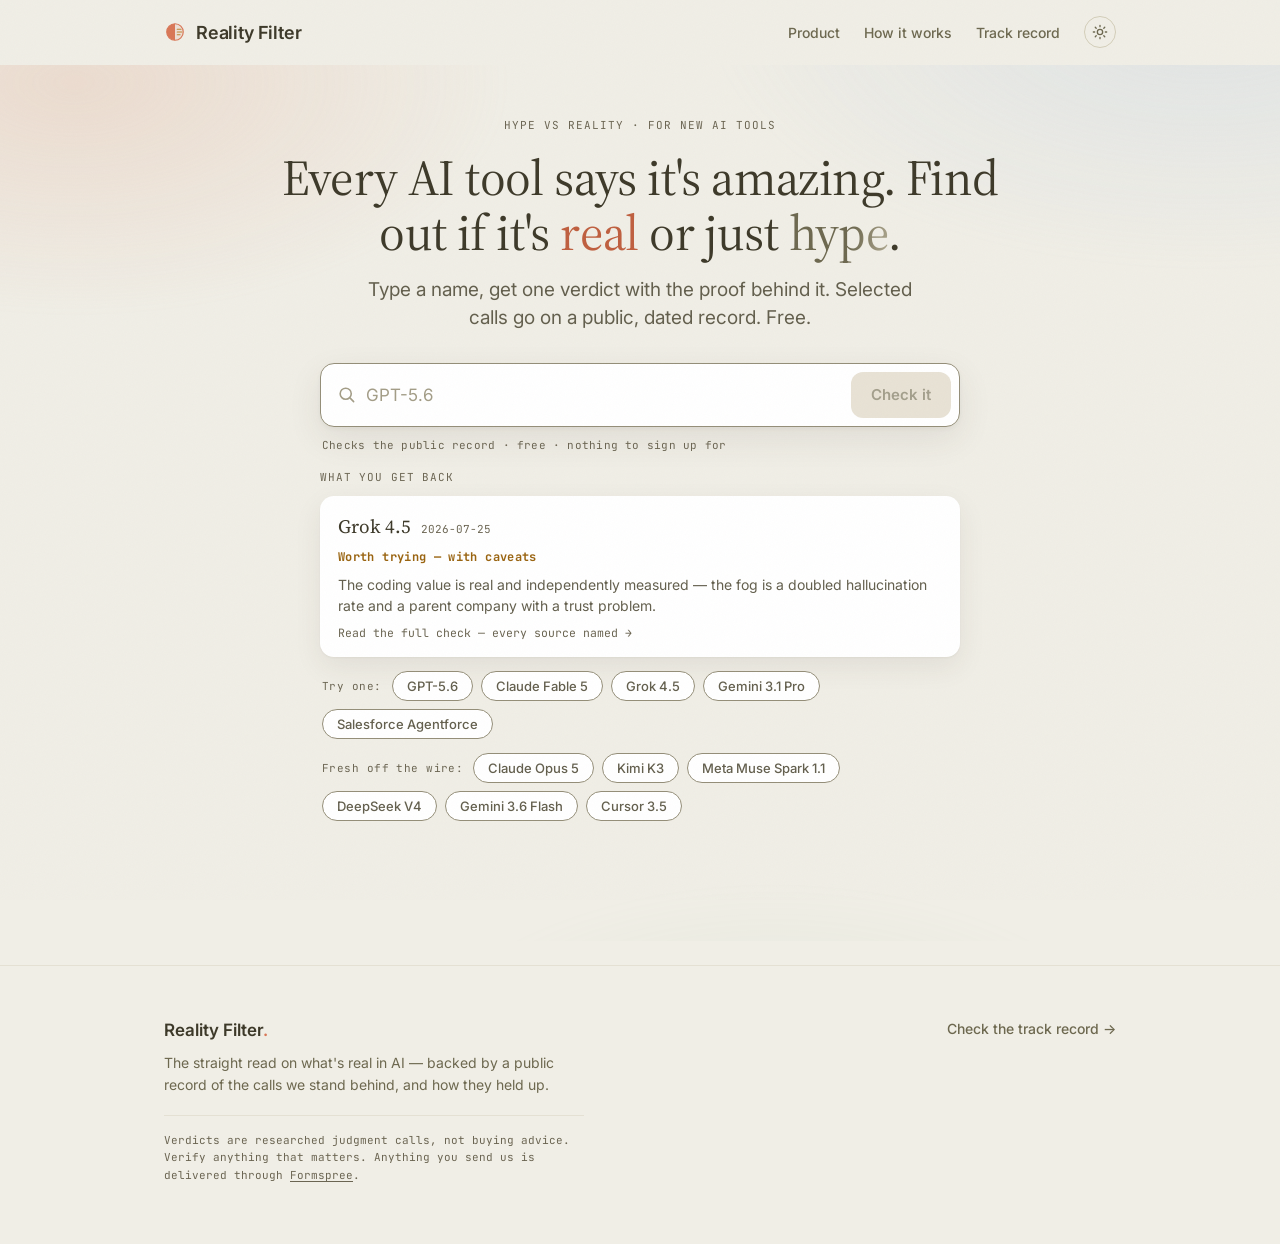
==== commit e3b36ae7: "Stop looking like a chatbot: search bar, new headline, and show the output Six people ran the five-s" ====
--- a/index.html
+++ b/index.html
@@ -10,7 +10,7 @@
 <link href="https://fonts.googleapis.com/css2?family=Source+Serif+4:opsz,wght@8..60,400;8..60,500&family=Inter:wght@400;500;600;700&family=JetBrains+Mono:wght@400;700&display=swap" rel="stylesheet">
 <script>/* apply saved theme before paint */try{if(localStorage.getItem('rf-theme')==='dark')document.documentElement.classList.add('dark')}catch(e){}</script>
 <link rel="icon" type="image/svg+xml" href="data:image/svg+xml,%3Csvg xmlns='http://www.w3.org/2000/svg' viewBox='0 0 48 48'%3E%3Ccircle cx='24' cy='24' r='18' fill='%23d97757' fill-opacity='.12'/%3E%3Cpath d='M24 6 A18 18 0 0 0 24 42 Z' fill='%23d97757'/%3E%3Ccircle cx='24' cy='24' r='18' fill='none' stroke='%23d97757' stroke-width='3'/%3E%3Cg stroke='%23c08532' stroke-width='3' stroke-linecap='round'%3E%3Cline x1='29' y1='18' x2='37' y2='18'/%3E%3Cline x1='29' y1='24' x2='39' y2='24'/%3E%3Cline x1='29' y1='30' x2='35' y2='30'/%3E%3C/g%3E%3C/svg%3E">
-<link rel="stylesheet" href="styles.css?v=58">
+<link rel="stylesheet" href="styles.css?v=59">
 </head>
 <body>
 
@@ -36,20 +36,32 @@
   <section class="hero">
     <div class="wrap">
       <div class="hero-copy">
-        <p class="eyebrow"><span>Hype vs Reality · for AI launches</span></p>
-        <h1 class="display mid">Type any AI launch. Find out if it's <span class="real-word">real</span> or just <span class="fog-word">hype</span>.</h1>
-        <p class="lede">Evidence, not marketing copy. Selected calls go on a public, dated record. Free.</p>
+        <p class="eyebrow"><span>Hype vs Reality · for new AI tools</span></p>
+        <h1 class="display mid">Every AI tool says it's amazing. Find out if it's <span class="real-word">real</span> or just <span class="fog-word">hype</span>.</h1>
+        <p class="lede">Type a name, get one verdict with the proof behind it. Selected calls go on a public, dated record. Free.</p>
       </div>
       <div class="hero-search">
         <div class="console" aria-label="Check a launch">
+          <!-- Deliberately a SEARCH BAR, not an LLM composer: one row, magnifier, worded
+               button. It was a tall rounded card with a round ↑ send button until
+               2026-08-03, when five-second tests came back "it just feels like a simple
+               Claude" — that shape is the universal 2026 signal for "type your prompt
+               here", and it landed before anyone read a word. Don't restore the composer. -->
           <form class="field" id="checkForm" autocomplete="off">
-            <input id="query" type="text" placeholder="Paste an AI launch, tool, or model…" aria-label="AI launch or tool" />
-            <div class="field-foot">
-              <span class="field-hint"><svg viewBox="0 0 24 24" fill="none" stroke="currentColor" stroke-width="2" stroke-linecap="round" stroke-linejoin="round" aria-hidden="true"><circle cx="11" cy="11" r="7"></circle><line x1="21" y1="21" x2="16.65" y2="16.65"></line></svg>Checks the public record · free</span>
-              <span class="field-kbd">Enter ↵</span>
-              <button class="btn btn-send" type="submit" aria-label="Check"><svg viewBox="0 0 24 24" fill="none" stroke="currentColor" stroke-width="2.4" stroke-linecap="round" stroke-linejoin="round" aria-hidden="true"><line x1="12" y1="19" x2="12" y2="5"></line><polyline points="5 12 12 5 19 12"></polyline></svg></button>
-            </div>
+            <svg class="field-icon" viewBox="0 0 24 24" fill="none" stroke="currentColor" stroke-width="2" stroke-linecap="round" stroke-linejoin="round" aria-hidden="true"><circle cx="11" cy="11" r="7"></circle><line x1="21" y1="21" x2="16.65" y2="16.65"></line></svg>
+            <input id="query" type="text" placeholder="Search any AI tool, model, or launch…" aria-label="AI launch or tool" />
+            <button class="btn btn-send" type="submit"><span class="bs-txt">Check it</span></button>
           </form>
+          <p class="field-note">Checks the public record · free · nothing to sign up for</p>
+          <!-- A real, already-filed verdict shown BEFORE anyone searches. Added 2026-08-03:
+               five-second testers only ever saw an empty input, so the page read as a
+               chatbot — nothing on the first screen showed that what comes back is a dated
+               report card with named sources. Built from LEDGER_ORDER[0] so it stays the
+               newest published call on its own. Don't replace it with a mock: a fake
+               verdict on the homepage would break the one thing we sell.
+               It sits ABOVE the chips on purpose — below them, the eleven chips pushed it
+               off the fold, which defeats the whole reason it exists. -->
+          <div class="preview" id="preview" hidden></div>
           <div class="chips">
             <span class="chips-lbl">Try one:</span>
             <button class="chip" data-q="GPT-5.6">GPT-5.6</button>
@@ -261,6 +273,9 @@
 
 function showResult(q, instant){
   if(!q || !q.trim()) return;
+  /* the example verdict has done its job once a real one is on screen — two verdicts
+     at once reads as "did my search work?" */
+  const pv = document.getElementById('preview'); if(pv) pv.hidden = true;
   const safe = q.replace(/</g,'&lt;').replace(/>/g,'&gt;');
   const r = document.getElementById('result');
   const scrollToResult = (smooth)=>window.scrollTo({top: r.getBoundingClientRect().top + window.scrollY - 24, behavior: smooth?'smooth':'auto'});
@@ -329,6 +344,28 @@
   });
 });
 
+/* "What you get back" — renders the newest published call into #preview so the output
+   shape is on screen before anyone types. See the markup comment above #preview. */
+(function(){
+  const el = document.getElementById('preview');
+  if(!el || typeof LEDGER_ORDER === 'undefined' || !LEDGER_ORDER.length) return;
+  const p = PACKETS[LEDGER_ORDER[0]];
+  if(!p) return;
+  el.innerHTML =
+    `<p class="pv-lbl">What you get back</p>
+     <button class="pv-card" type="button" data-q="${p.name}">
+       <span class="pv-head"><span class="pv-name">${p.name}</span><span class="pv-date">${p.date}</span></span>
+       <span class="pv-verdict ${p.verdictClass}">${p.verdict}</span>
+       <span class="pv-why">${p.fogWhy}</span>
+       <span class="pv-go">Read the full check — every source named →</span>
+     </button>`;
+  el.hidden = false;
+  el.querySelector('.pv-card').addEventListener('click', function(){
+    document.getElementById('query').value = this.dataset.q;
+    showResult(this.dataset.q);
+  });
+})();
+
 /* nav CTA: on this page "Check a launch" means "put my cursor in the search bar" */
 document.getElementById('navCheck').addEventListener('click',e=>{
   e.preventDefault();
--- a/styles.css
+++ b/styles.css
@@ -133,7 +133,11 @@
 
 /* ---------- hero — centered + stacked: pitch above, the search tool directly below ----------
    The search bar is the page's single action, so nothing sits beside it competing for the eye. */
-.hero{position:relative;overflow:hidden;padding:84px 0 120px}
+/* Top padding was 84px until 2026-08-03. It came down to buy the "What you get back"
+   card its place on the first screen — that card only works if a five-second visitor
+   actually sees it, and 84px pushed it under the fold on a 1366x768 laptop.
+   Re-measure the fold before growing this back. */
+.hero{position:relative;overflow:hidden;padding:52px 0 120px}
 /* drifting fog: three soft pastel washes (the site's timeline palette) breathing behind the headline */
 .hero::before{content:"";position:absolute;inset:-25% -15%;pointer-events:none;
   background:
@@ -152,9 +156,9 @@
 .hero .wrap{text-align:center}
 .hero-copy{max-width:760px;margin:0 auto}
 /* the console gets its own breathing room under the headline, capped narrower than the copy */
-.hero-search{width:100%;max-width:640px;margin:44px auto 0}
+.hero-search{width:100%;max-width:640px;margin:30px auto 0}
 .eyebrow{font-family:var(--font-mono);font-size:11px;letter-spacing:.09em;text-transform:uppercase;
-  color:var(--label);margin:0 0 22px;display:flex;gap:12px;align-items:center;flex-wrap:wrap;justify-content:center}
+  color:var(--label);margin:0 0 16px;display:flex;gap:12px;align-items:center;flex-wrap:wrap;justify-content:center}
 .eyebrow .sep{width:22px;height:1px;background:var(--hairline-strong)}
 h1.display{font-weight:400;letter-spacing:-.012em;line-height:1.08;margin:0;
   font-size:clamp(40px,7.4vw,72px);color:var(--ink)}
@@ -164,7 +168,7 @@
   animation:shimmer 5.5s ease-in-out infinite}
 @keyframes shimmer{0%,100%{background-position:0% 0}50%{background-position:100% 0}}
 h1 .real-word{color:var(--primary-active);white-space:nowrap}
-.lede{font-family:var(--font-sans);font-size:clamp(16px,1.9vw,19px);color:var(--body);max-width:46ch;margin:22px auto 0;line-height:1.5}
+.lede{font-family:var(--font-sans);font-size:clamp(16px,1.9vw,19px);color:var(--body);max-width:46ch;margin:16px auto 0;line-height:1.5}
 
 /* ---------- landing: hero CTA row (unused variants kept) ---------- */
 .cta-row{margin:30px 0 0;display:flex;gap:14px;flex-wrap:wrap;align-items:center}
@@ -188,41 +192,48 @@
 .console{position:relative}
 .console-label{font-family:var(--font-mono);font-size:11px;letter-spacing:.08em;text-transform:uppercase;
   color:var(--label);margin:0 0 12px}
-/* one unified search bar: a single white pill holding [icon · borderless input · inset button].
-   Reads as an intentional console, not a bare input with a detached button next to it. */
-/* LLM-composer style: a tall rounded card — input on top, footer row with hint + send button,
-   like Claude / ChatGPT composers. */
-.field{display:flex;flex-direction:column;align-items:stretch;gap:10px;background:var(--surface-card);
-  border:1px solid var(--field-border);border-radius:20px;padding:16px 14px 12px 18px;
+/* SEARCH BAR — one row: [magnifier · input · worded button].
+   This was an LLM composer until 2026-08-03: a tall rounded card with the input on top,
+   a footer row of hints, and a round gradient ↑ send button in the corner. Five-second
+   testers reported "it just feels like a simple Claude" and could not say what the
+   product did — that shape is the 2026 universal signal for "type your prompt here",
+   and it lands before a single word is read. The composer-only classes
+   (.field-foot / .field-hint / .field-kbd) were deleted with it on purpose.
+   Do not restore the tall card or the round arrow button. */
+.field{display:flex;flex-direction:row;align-items:center;gap:10px;background:var(--surface-card);
+  border:1px solid var(--field-border);border-radius:14px;padding:8px 8px 8px 16px;
   box-shadow:0 12px 34px rgba(61,57,41,.09), 0 2px 6px rgba(61,57,41,.05);
   transition:border-color .12s,box-shadow .12s;cursor:text}
 .field:focus-within{border-color:var(--primary);box-shadow:0 0 0 4px rgba(217,119,87,.16), 0 12px 34px rgba(61,57,41,.09)}
 .field-icon{flex:0 0 auto;width:19px;height:19px;color:var(--muted-soft)}
 .field input{flex:1 1 auto;min-width:0;background:transparent;border:none;
-  color:var(--ink);padding:2px 4px 6px 0;font-family:var(--font-sans);font-size:17px}
+  color:var(--ink);padding:0;font-family:var(--font-sans);font-size:17px}
 .field input::placeholder{color:var(--muted-soft)}
 .field input:focus{outline:none;box-shadow:none}
-/* composer footer: quiet hints left, send button right */
-.field-foot{display:flex;align-items:center;gap:10px}
-.field-hint{display:inline-flex;align-items:center;gap:6px;font-family:var(--font-mono);font-size:11px;
-  color:var(--muted-soft);letter-spacing:.02em;margin-right:auto}
-.field-hint svg{width:13px;height:13px}
-.field-kbd{font-family:var(--font-mono);font-size:10.5px;color:var(--muted-soft);
-  border:1px solid var(--hairline-strong);border-radius:6px;padding:2.5px 7px;
-  opacity:0;transform:translateX(4px);transition:opacity .2s,transform .2s}
-.field:focus-within .field-kbd{opacity:1;transform:none}
-.field .btn{flex:0 0 auto;height:46px;border-radius:10px;padding:0 22px}
-/* LLM-style send button: filled gradient circle; arrow lifts on hover, fires through on press */
-.field .btn-send{width:44px;height:44px;padding:0;border-radius:9999px;overflow:hidden;
-  background:linear-gradient(160deg,#e08a68 0%,var(--primary) 45%,var(--primary-active) 100%);
-  box-shadow:0 5px 14px rgba(217,119,87,.38), inset 0 1px 0 rgba(255,255,255,.35)}
+.field .btn{flex:0 0 auto;height:46px;border-radius:var(--radius-btn);padding:0 22px}
+/* worded button, deliberately not a round arrow — a word is not a chat affordance */
+.field .btn-send{width:auto;height:46px;padding:0 20px;border-radius:var(--radius-btn);overflow:hidden;
+  background:var(--primary);box-shadow:0 6px 16px rgba(217,119,87,.28)}
 .field .btn-send::after{display:none}
-.btn-send svg{width:20px;height:20px;transition:transform .22s cubic-bezier(.2,.7,.2,1)}
-/* loading state: arrow swaps for a spinning ring inside the send circle */
+.field .btn-send:hover{background:var(--primary-active);box-shadow:0 8px 20px rgba(217,119,87,.36)}
+.btn-send:focus-visible{outline:none;box-shadow:0 0 0 4px rgba(217,119,87,.25), 0 6px 16px rgba(217,119,87,.28)}
+/* loading: the word steps aside for a spinner, and the button keeps its width so the
+   row doesn't jump. Overrides .btn::after, which is otherwise the hover shine sweep. */
 .btn-send.is-loading{pointer-events:none}
-.btn-send.is-loading svg{display:none}
-.btn-send.is-loading::after{display:flex;content:"";width:18px;height:18px;border-radius:9999px;position:static;transform:none;
+.btn-send.is-loading .bs-txt{visibility:hidden}
+.field .btn-send.is-loading::after{display:block;content:"";width:18px;height:18px;border-radius:9999px;
+  position:absolute;top:50%;left:50%;margin:-9px 0 0 -9px;transform:none;
   border:2.4px solid rgba(255,255,255,.35);border-top-color:#fff;animation:spin .7s linear infinite}
+/* asleep until there's text. The light values are hardcoded rather than tokenised, so
+   dark mode needs its own line — otherwise the idle button stays a pale beige slab and
+   glows on the dark canvas. It got worse when the button grew from a 44px circle to a
+   worded pill, which is why this override exists now and didn't before. */
+.field .btn-send.idle{background:#e8e2d5;box-shadow:none;color:#a39f8c}
+html.dark .field .btn-send.idle{background:var(--surface-strong);color:var(--muted-soft)}
+/* left-aligned like the chips below it — the hero centres its text, and a centred
+   caption under a centred box reads as detached from both */
+.field-note{margin:10px 2px 0;font-family:var(--font-mono);font-size:11px;
+  color:var(--label);letter-spacing:.02em;text-align:left}
 /* result-area loading strip */
 .loading{display:flex;align-items:center;gap:12px;padding:22px 4px;animation:rise .3s ease both}
 .spinner{width:18px;height:18px;flex:0 0 auto;border-radius:9999px;
@@ -230,13 +241,27 @@
 .load-txt{margin:0;font-family:var(--font-mono);font-size:13px;color:var(--label)}
 .load-txt b{color:var(--ink);font-weight:700}
 @keyframes spin{to{transform:rotate(360deg)}}
-.btn-send:hover{transform:none;background:linear-gradient(160deg,#e08a68 0%,var(--primary-active) 60%,#b05730 100%);
-  box-shadow:0 7px 18px rgba(217,119,87,.46), inset 0 1px 0 rgba(255,255,255,.35)}
-.btn-send:hover svg{transform:translateY(-3px)}
-.btn-send:active svg{transform:translateY(-26px);transition-duration:.14s}
-.btn-send:focus-visible{outline:none;box-shadow:0 0 0 4px rgba(217,119,87,.25), 0 5px 14px rgba(217,119,87,.38)}
-/* asleep until there's text — lights up when ready, like modern composers */
-.field .btn-send.idle{background:#e8e2d5;box-shadow:none;color:#a39f8c}
+
+/* ---------- "What you get back" — a REAL filed verdict, shown before any search.
+   Exists because five-second testers only ever saw an empty input and read the page as
+   a chatbot; nothing on the first screen showed that the output is a dated report card
+   with named sources. Rendered from LEDGER_ORDER[0] in index.html. ---------- */
+.preview{margin:16px 0 0;text-align:left;animation:rise .45s cubic-bezier(.2,.7,.2,1) both;animation-delay:.9s}
+.pv-lbl{font-family:var(--font-mono);font-size:11px;letter-spacing:.08em;text-transform:uppercase;
+  color:var(--label);margin:0 0 10px}
+.pv-card{display:flex;flex-direction:column;align-items:stretch;gap:8px;width:100%;text-align:left;
+  font:inherit;background:var(--surface-card);border:none;border-radius:14px;padding:16px 18px;
+  cursor:pointer;box-shadow:var(--shadow-card);transition:transform .12s,box-shadow .12s}
+.pv-card:hover{transform:translateY(-2px);box-shadow:0 16px 40px rgba(61,57,41,.13)}
+.pv-card:focus-visible{outline:none;box-shadow:0 0 0 3px rgba(217,119,87,.35), var(--shadow-card)}
+.pv-head{display:flex;align-items:baseline;gap:10px;flex-wrap:wrap}
+.pv-name{font-family:var(--font-serif);font-size:19px;color:var(--ink)}
+.pv-date{font-family:var(--font-mono);font-size:11px;color:var(--label)}
+.pv-verdict{font-family:var(--font-mono);font-size:12px;font-weight:700;letter-spacing:.03em}
+.pv-why{font-family:var(--font-sans);font-size:14px;line-height:1.5;color:var(--body);
+  display:-webkit-box;-webkit-line-clamp:2;-webkit-box-orient:vertical;overflow:hidden}
+.pv-go{font-family:var(--font-mono);font-size:11.5px;color:var(--label)}
+.pv-card:hover .pv-go{color:var(--primary-active)}
 /* primary CTA = Claude terracotta; a light sweep crosses it on hover */
 .btn{font-family:var(--font-sans);font-weight:600;font-size:15px;letter-spacing:0;cursor:pointer;position:relative;overflow:hidden;
   background:var(--primary);color:var(--on-primary);border:none;border-radius:var(--radius-btn);padding:0 22px;
@@ -590,14 +615,14 @@
 @media(min-width:1440px){
   :root{--maxw:1200px}
   body{font-size:17px}
-  .hero{padding:104px 0 72px}
+  .hero{padding:64px 0 72px}
   .hero-copy{max-width:860px}
   h1.display{font-size:clamp(56px,4.6vw,84px)}
   .lede{font-size:20px;max-width:52ch}
   .hero-search{max-width:720px;margin-top:52px}
   .field input{font-size:18px}
-  .field{padding:18px 16px 14px 20px}
-  .field .btn-send{width:48px;height:48px}
+  .field{padding:9px 9px 9px 18px}
+  .field .btn-send{height:48px;padding:0 24px}
   .chip{font-size:14px;padding:7px 16px}
   #result{max-width:960px}
   .packet-body{padding:8px 32px 28px}
@@ -632,13 +657,16 @@
   .nav-center{gap:18px;flex-wrap:wrap;justify-content:center}
   .brand{white-space:nowrap}
   .hero{padding:52px 0 36px}
-  /* the search pill stays a single inline bar on phones — icon + input + inset button.
-     The input just flexes; the button stays inline (overriding the full-width .btn below). */
-  .field input{flex:1 1 auto}
-  .field{padding:13px 12px 10px 14px;border-radius:16px}
-  .field-hint{display:none}
+  /* the search bar stays a single inline row on phones — icon + input + worded button.
+     The input just flexes; the button stays inline (overriding the full-width .btn below).
+     "Check it" is short enough to survive 320px next to a flexing input. */
+  .field input{flex:1 1 auto;font-size:16px}
+  .field{padding:7px 7px 7px 13px;border-radius:13px;gap:8px}
   .field .btn{width:auto;height:44px;padding:0 16px}
-  .field .btn-send{width:42px;height:42px;padding:0}
+  .field .btn-send{width:auto;height:42px;padding:0 15px;font-size:14px}
+  .pv-card{padding:14px 15px}
+  .pv-name{font-size:17px}
+  .pv-why{font-size:13.5px}
   /* the OTHER buttons (capture / waitlist) still go full-width when they wrap onto
      their own flex line — real vertical padding keeps them from collapsing to ~20px. */
   .btn{width:100%;padding:13px 22px}
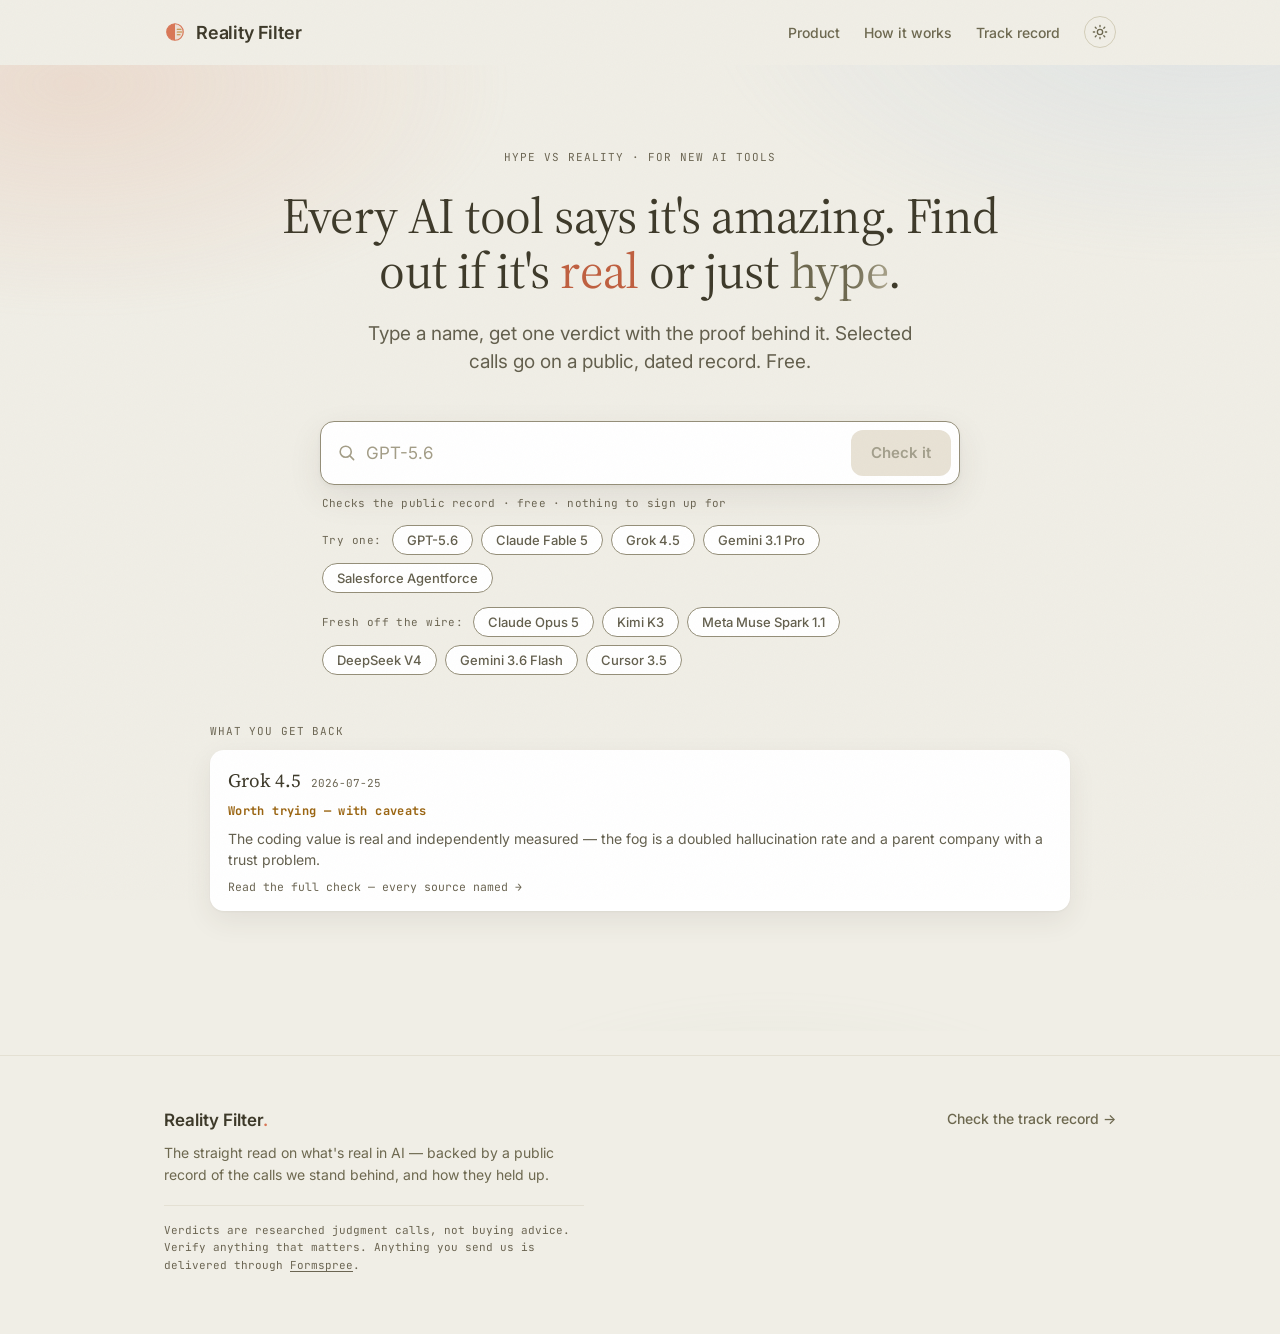
==== commit e08cf80f: "Move the example verdict out of the hero, and give the hero its air back The user's call: the front " ====
--- a/index.html
+++ b/index.html
@@ -3,14 +3,14 @@
 <head>
 <meta charset="utf-8" />
 <meta name="viewport" content="width=device-width, initial-scale=1" />
-<title>Reality Filter — is that AI launch real, or just hype?</title>
-<meta name="description" content="Type any AI launch and find out if it's real or just hype — backed by evidence, not marketing copy. Free." />
+<title>Reality Filter — is that AI tool real, or just hype?</title>
+<meta name="description" content="Every AI tool says it's amazing. Find out if it's real or just hype — one verdict with the proof behind it, every source named. Free." />
 <link rel="preconnect" href="https://fonts.googleapis.com">
 <link rel="preconnect" href="https://fonts.gstatic.com" crossorigin>
 <link href="https://fonts.googleapis.com/css2?family=Source+Serif+4:opsz,wght@8..60,400;8..60,500&family=Inter:wght@400;500;600;700&family=JetBrains+Mono:wght@400;700&display=swap" rel="stylesheet">
 <script>/* apply saved theme before paint */try{if(localStorage.getItem('rf-theme')==='dark')document.documentElement.classList.add('dark')}catch(e){}</script>
 <link rel="icon" type="image/svg+xml" href="data:image/svg+xml,%3Csvg xmlns='http://www.w3.org/2000/svg' viewBox='0 0 48 48'%3E%3Ccircle cx='24' cy='24' r='18' fill='%23d97757' fill-opacity='.12'/%3E%3Cpath d='M24 6 A18 18 0 0 0 24 42 Z' fill='%23d97757'/%3E%3Ccircle cx='24' cy='24' r='18' fill='none' stroke='%23d97757' stroke-width='3'/%3E%3Cg stroke='%23c08532' stroke-width='3' stroke-linecap='round'%3E%3Cline x1='29' y1='18' x2='37' y2='18'/%3E%3Cline x1='29' y1='24' x2='39' y2='24'/%3E%3Cline x1='29' y1='30' x2='35' y2='30'/%3E%3C/g%3E%3C/svg%3E">
-<link rel="stylesheet" href="styles.css?v=59">
+<link rel="stylesheet" href="styles.css?v=61">
 </head>
 <body>
 
@@ -53,15 +53,6 @@
             <button class="btn btn-send" type="submit"><span class="bs-txt">Check it</span></button>
           </form>
           <p class="field-note">Checks the public record · free · nothing to sign up for</p>
-          <!-- A real, already-filed verdict shown BEFORE anyone searches. Added 2026-08-03:
-               five-second testers only ever saw an empty input, so the page read as a
-               chatbot — nothing on the first screen showed that what comes back is a dated
-               report card with named sources. Built from LEDGER_ORDER[0] so it stays the
-               newest published call on its own. Don't replace it with a mock: a fake
-               verdict on the homepage would break the one thing we sell.
-               It sits ABOVE the chips on purpose — below them, the eleven chips pushed it
-               off the fold, which defeats the whole reason it exists. -->
-          <div class="preview" id="preview" hidden></div>
           <div class="chips">
             <span class="chips-lbl">Try one:</span>
             <button class="chip" data-q="GPT-5.6">GPT-5.6</button>
@@ -82,6 +73,18 @@
         </div>
       </div>
 
+      <!-- A real, already-filed verdict, shown before anyone searches. Added 2026-08-03:
+           five-second testers only ever saw an empty input, so the page read as a chatbot
+           — nothing showed that what comes back is a dated report card with named sources.
+           Built from LEDGER_ORDER[0] so it stays the newest published call on its own.
+           Don't replace it with a mock: a fake verdict on the homepage would break the one
+           thing we sell.
+           It lives HERE, in the result zone, not up in the console. It sat under the search
+           bar for one iteration and the user's call was that the hero had become a stack of
+           eight things and felt cramped. This position is also the more honest one: the
+           example sits exactly where the reader's own verdict will appear, so it teaches
+           the layout instead of competing with the search bar. -->
+      <div class="preview" id="preview" hidden></div>
       <div id="result" aria-live="polite"><div class="result-inner" id="resultInner" hidden></div></div>
     </div>
   </section>
@@ -349,6 +352,12 @@
 (function(){
   const el = document.getElementById('preview');
   if(!el || typeof LEDGER_ORDER === 'undefined' || !LEDGER_ORDER.length) return;
+  /* arriving from the track record (?q=…) runs a real check immediately, which hides
+     this anyway — no point building a card nobody will ever see. The .trim() matters:
+     showResult() bails on a blank q, so a bare `?q=%20` would otherwise leave the page
+     with neither an example nor a result. */
+  const dq = new URLSearchParams(location.search).get('q');
+  if(dq && dq.trim()) return;
   const p = PACKETS[LEDGER_ORDER[0]];
   if(!p) return;
   el.innerHTML =
--- a/styles.css
+++ b/styles.css
@@ -133,11 +133,7 @@
 
 /* ---------- hero — centered + stacked: pitch above, the search tool directly below ----------
    The search bar is the page's single action, so nothing sits beside it competing for the eye. */
-/* Top padding was 84px until 2026-08-03. It came down to buy the "What you get back"
-   card its place on the first screen — that card only works if a five-second visitor
-   actually sees it, and 84px pushed it under the fold on a 1366x768 laptop.
-   Re-measure the fold before growing this back. */
-.hero{position:relative;overflow:hidden;padding:52px 0 120px}
+.hero{position:relative;overflow:hidden;padding:84px 0 120px}
 /* drifting fog: three soft pastel washes (the site's timeline palette) breathing behind the headline */
 .hero::before{content:"";position:absolute;inset:-25% -15%;pointer-events:none;
   background:
@@ -156,9 +152,9 @@
 .hero .wrap{text-align:center}
 .hero-copy{max-width:760px;margin:0 auto}
 /* the console gets its own breathing room under the headline, capped narrower than the copy */
-.hero-search{width:100%;max-width:640px;margin:30px auto 0}
+.hero-search{width:100%;max-width:640px;margin:44px auto 0}
 .eyebrow{font-family:var(--font-mono);font-size:11px;letter-spacing:.09em;text-transform:uppercase;
-  color:var(--label);margin:0 0 16px;display:flex;gap:12px;align-items:center;flex-wrap:wrap;justify-content:center}
+  color:var(--label);margin:0 0 22px;display:flex;gap:12px;align-items:center;flex-wrap:wrap;justify-content:center}
 .eyebrow .sep{width:22px;height:1px;background:var(--hairline-strong)}
 h1.display{font-weight:400;letter-spacing:-.012em;line-height:1.08;margin:0;
   font-size:clamp(40px,7.4vw,72px);color:var(--ink)}
@@ -168,7 +164,7 @@
   animation:shimmer 5.5s ease-in-out infinite}
 @keyframes shimmer{0%,100%{background-position:0% 0}50%{background-position:100% 0}}
 h1 .real-word{color:var(--primary-active);white-space:nowrap}
-.lede{font-family:var(--font-sans);font-size:clamp(16px,1.9vw,19px);color:var(--body);max-width:46ch;margin:16px auto 0;line-height:1.5}
+.lede{font-family:var(--font-sans);font-size:clamp(16px,1.9vw,19px);color:var(--body);max-width:46ch;margin:22px auto 0;line-height:1.5}
 
 /* ---------- landing: hero CTA row (unused variants kept) ---------- */
 .cta-row{margin:30px 0 0;display:flex;gap:14px;flex-wrap:wrap;align-items:center}
@@ -224,12 +220,10 @@
 .field .btn-send.is-loading::after{display:block;content:"";width:18px;height:18px;border-radius:9999px;
   position:absolute;top:50%;left:50%;margin:-9px 0 0 -9px;transform:none;
   border:2.4px solid rgba(255,255,255,.35);border-top-color:#fff;animation:spin .7s linear infinite}
-/* asleep until there's text. The light values are hardcoded rather than tokenised, so
-   dark mode needs its own line — otherwise the idle button stays a pale beige slab and
-   glows on the dark canvas. It got worse when the button grew from a 44px circle to a
-   worded pill, which is why this override exists now and didn't before. */
+/* asleep until there's text. The light values here are hardcoded rather than tokenised,
+   so the dark variant needs its own rule — it lives up in the html.dark block near the
+   top of this file, and it is doing its job. Don't add a second copy down here. */
 .field .btn-send.idle{background:#e8e2d5;box-shadow:none;color:#a39f8c}
-html.dark .field .btn-send.idle{background:var(--surface-strong);color:var(--muted-soft)}
 /* left-aligned like the chips below it — the hero centres its text, and a centred
    caption under a centred box reads as detached from both */
 .field-note{margin:10px 2px 0;font-family:var(--font-mono);font-size:11px;
@@ -244,9 +238,16 @@
 
 /* ---------- "What you get back" — a REAL filed verdict, shown before any search.
    Exists because five-second testers only ever saw an empty input and read the page as
-   a chatbot; nothing on the first screen showed that the output is a dated report card
-   with named sources. Rendered from LEDGER_ORDER[0] in index.html. ---------- */
-.preview{margin:16px 0 0;text-align:left;animation:rise .45s cubic-bezier(.2,.7,.2,1) both;animation-delay:.9s}
+   a chatbot; nothing showed that the output is a dated report card with named sources.
+   Rendered from LEDGER_ORDER[0] in index.html.
+   It sits in the RESULT zone, not inside the console. It spent one iteration directly
+   under the search bar and the user's call was that the hero had become a stack of eight
+   things and felt cramped — so it moved down here, where the reader's own verdict will
+   appear, and the hero's original padding and margins were restored. ---------- */
+/* same 860px measure as #result below it — they occupy the same slot, one before the
+   search and one after, so they must line up exactly */
+.preview{max-width:860px;margin:48px auto 0;text-align:left;
+  animation:rise .45s cubic-bezier(.2,.7,.2,1) both;animation-delay:.55s}
 .pv-lbl{font-family:var(--font-mono);font-size:11px;letter-spacing:.08em;text-transform:uppercase;
   color:var(--label);margin:0 0 10px}
 .pv-card{display:flex;flex-direction:column;align-items:stretch;gap:8px;width:100%;text-align:left;
@@ -259,7 +260,7 @@
 .pv-date{font-family:var(--font-mono);font-size:11px;color:var(--label)}
 .pv-verdict{font-family:var(--font-mono);font-size:12px;font-weight:700;letter-spacing:.03em}
 .pv-why{font-family:var(--font-sans);font-size:14px;line-height:1.5;color:var(--body);
-  display:-webkit-box;-webkit-line-clamp:2;-webkit-box-orient:vertical;overflow:hidden}
+  display:-webkit-box;-webkit-line-clamp:2;line-clamp:2;-webkit-box-orient:vertical;overflow:hidden}
 .pv-go{font-family:var(--font-mono);font-size:11.5px;color:var(--label)}
 .pv-card:hover .pv-go{color:var(--primary-active)}
 /* primary CTA = Claude terracotta; a light sweep crosses it on hover */
@@ -615,7 +616,7 @@
 @media(min-width:1440px){
   :root{--maxw:1200px}
   body{font-size:17px}
-  .hero{padding:64px 0 72px}
+  .hero{padding:104px 0 72px}
   .hero-copy{max-width:860px}
   h1.display{font-size:clamp(56px,4.6vw,84px)}
   .lede{font-size:20px;max-width:52ch}
@@ -624,7 +625,8 @@
   .field{padding:9px 9px 9px 18px}
   .field .btn-send{height:48px;padding:0 24px}
   .chip{font-size:14px;padding:7px 16px}
-  #result{max-width:960px}
+  /* .preview and #result occupy the same slot, so they widen together */
+  #result,.preview{max-width:960px}
   .packet-body{padding:8px 32px 28px}
   .packet-head{padding:28px 32px 22px}
   .row .v{font-size:17px}
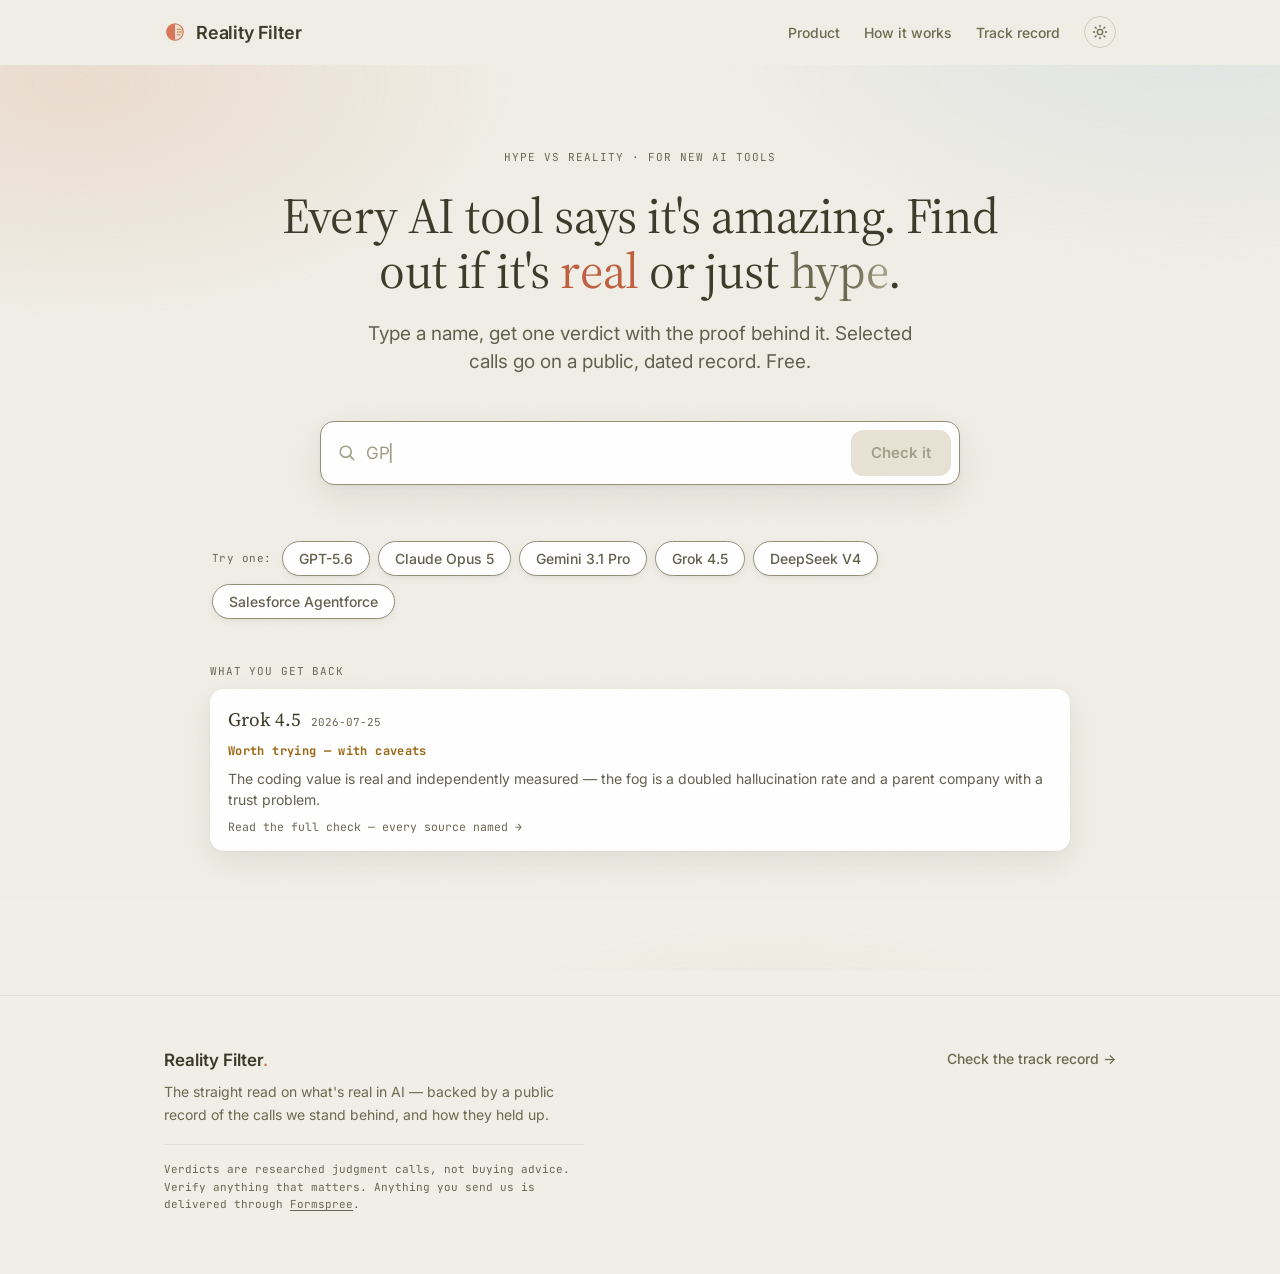
==== commit 96abf043: "Give the page room to breathe: one thing in the console, everything else below The user said the pag" ====
--- a/index.html
+++ b/index.html
@@ -10,7 +10,7 @@
 <link href="https://fonts.googleapis.com/css2?family=Source+Serif+4:opsz,wght@8..60,400;8..60,500&family=Inter:wght@400;500;600;700&family=JetBrains+Mono:wght@400;700&display=swap" rel="stylesheet">
 <script>/* apply saved theme before paint */try{if(localStorage.getItem('rf-theme')==='dark')document.documentElement.classList.add('dark')}catch(e){}</script>
 <link rel="icon" type="image/svg+xml" href="data:image/svg+xml,%3Csvg xmlns='http://www.w3.org/2000/svg' viewBox='0 0 48 48'%3E%3Ccircle cx='24' cy='24' r='18' fill='%23d97757' fill-opacity='.12'/%3E%3Cpath d='M24 6 A18 18 0 0 0 24 42 Z' fill='%23d97757'/%3E%3Ccircle cx='24' cy='24' r='18' fill='none' stroke='%23d97757' stroke-width='3'/%3E%3Cg stroke='%23c08532' stroke-width='3' stroke-linecap='round'%3E%3Cline x1='29' y1='18' x2='37' y2='18'/%3E%3Cline x1='29' y1='24' x2='39' y2='24'/%3E%3Cline x1='29' y1='30' x2='35' y2='30'/%3E%3C/g%3E%3C/svg%3E">
-<link rel="stylesheet" href="styles.css?v=61">
+<link rel="stylesheet" href="styles.css?v=63">
 </head>
 <body>
 
@@ -52,39 +52,35 @@
             <input id="query" type="text" placeholder="Search any AI tool, model, or launch…" aria-label="AI launch or tool" />
             <button class="btn btn-send" type="submit"><span class="bs-txt">Check it</span></button>
           </form>
-          <p class="field-note">Checks the public record · free · nothing to sign up for</p>
-          <div class="chips">
-            <span class="chips-lbl">Try one:</span>
-            <button class="chip" data-q="GPT-5.6">GPT-5.6</button>
-            <button class="chip" data-q="Claude Fable 5">Claude Fable 5</button>
-            <button class="chip" data-q="Grok 4.5">Grok 4.5</button>
-            <button class="chip" data-q="Gemini 3.1 Pro">Gemini 3.1 Pro</button>
-            <button class="chip" data-q="Salesforce Agentforce">Salesforce Agentforce</button>
-          </div>
-          <div class="chips">
-            <span class="chips-lbl">Fresh off the wire:</span>
-            <button class="chip" data-q="Claude Opus 5">Claude Opus 5</button>
-            <button class="chip" data-q="Kimi K3">Kimi K3</button>
-            <button class="chip" data-q="Meta Muse Spark 1.1">Meta Muse Spark 1.1</button>
-            <button class="chip" data-q="DeepSeek V4">DeepSeek V4</button>
-            <button class="chip" data-q="Gemini 3.6 Flash">Gemini 3.6 Flash</button>
-            <button class="chip" data-q="Cursor 3.5">Cursor 3.5</button>
-          </div>
         </div>
       </div>
 
-      <!-- A real, already-filed verdict, shown before anyone searches. Added 2026-08-03:
-           five-second testers only ever saw an empty input, so the page read as a chatbot
-           — nothing showed that what comes back is a dated report card with named sources.
-           Built from LEDGER_ORDER[0] so it stays the newest published call on its own.
-           Don't replace it with a mock: a fake verdict on the homepage would break the one
-           thing we sell.
-           It lives HERE, in the result zone, not up in the console. It sat under the search
-           bar for one iteration and the user's call was that the hero had become a stack of
-           eight things and felt cramped. This position is also the more honest one: the
-           example sits exactly where the reader's own verdict will appear, so it teaches
-           the layout instead of competing with the search bar. -->
-      <div class="preview" id="preview" hidden></div>
+      <!-- DEMONSTRATION ZONE — what you can type, then what comes back.
+           Both of these used to sit inside .console, jammed 10–14px under the search bar
+           with a mono caption wedged between them: eleven chips across two labelled rows
+           and four wrapped lines, 255px of dense block. The user's read, twice, was that
+           the page felt "stuck", and the measurements agreed — the rhythm above the search
+           bar was 22/22/44px and below it collapsed to 10/14px. So the caption is gone
+           (the lede already says "Free"), the two chip rows are one row of six, and both
+           now live out here with real air around them.
+           Capped to the same measure as #result so the whole column lines up. -->
+      <div class="demo">
+        <div class="chips">
+          <span class="chips-lbl">Try one:</span>
+          <button class="chip" data-q="GPT-5.6">GPT-5.6</button>
+          <button class="chip" data-q="Claude Opus 5">Claude Opus 5</button>
+          <button class="chip" data-q="Gemini 3.1 Pro">Gemini 3.1 Pro</button>
+          <button class="chip" data-q="Grok 4.5">Grok 4.5</button>
+          <button class="chip" data-q="DeepSeek V4">DeepSeek V4</button>
+          <button class="chip" data-q="Salesforce Agentforce">Salesforce Agentforce</button>
+        </div>
+        <!-- A real, already-filed verdict, shown before anyone searches: five-second
+             testers only ever saw an empty input, so the page read as a chatbot. Built
+             from LEDGER_ORDER[0] so it stays the newest published call on its own.
+             Don't replace it with a mock — a fake verdict here would break the one thing
+             we sell. -->
+        <div class="preview" id="preview" hidden></div>
+      </div>
       <div id="result" aria-live="polite"><div class="result-inner" id="resultInner" hidden></div></div>
     </div>
   </section>
--- a/styles.css
+++ b/styles.css
@@ -224,10 +224,8 @@
    so the dark variant needs its own rule — it lives up in the html.dark block near the
    top of this file, and it is doing its job. Don't add a second copy down here. */
 .field .btn-send.idle{background:#e8e2d5;box-shadow:none;color:#a39f8c}
-/* left-aligned like the chips below it — the hero centres its text, and a centred
-   caption under a centred box reads as detached from both */
-.field-note{margin:10px 2px 0;font-family:var(--font-mono);font-size:11px;
-  color:var(--label);letter-spacing:.02em;text-align:left}
+/* .field-note is gone as of 2026-08-03 — it sat 10px under the search bar, repeated
+   "free" from the lede, and was one of the things making the console read as crammed. */
 /* result-area loading strip */
 .loading{display:flex;align-items:center;gap:12px;padding:22px 4px;animation:rise .3s ease both}
 .spinner{width:18px;height:18px;flex:0 0 auto;border-radius:9999px;
@@ -246,8 +244,16 @@
    appear, and the hero's original padding and margins were restored. ---------- */
 /* same 860px measure as #result below it — they occupy the same slot, one before the
    search and one after, so they must line up exactly */
-.preview{max-width:860px;margin:48px auto 0;text-align:left;
-  animation:rise .45s cubic-bezier(.2,.7,.2,1) both;animation-delay:.55s}
+/* The demonstration zone. Same measure as #result so the column lines up, and real
+   space around each part — this whole block used to be crammed into the console with
+   10–14px gaps while the hero above it breathed at 22/22/44px. That mismatch is what
+   read as "stuck". */
+.demo{max-width:860px;margin:0 auto;text-align:left}
+.demo .chips{margin:56px 2px 0}
+/* 1s: last in, because it is last down the page. The chips stagger .55s–.95s and each
+   takes .45s to rise, so anything earlier finishes before the row above it does. */
+.preview{margin:44px 0 0;
+  animation:rise .45s cubic-bezier(.2,.7,.2,1) both;animation-delay:1s}
 .pv-lbl{font-family:var(--font-mono);font-size:11px;letter-spacing:.08em;text-transform:uppercase;
   color:var(--label);margin:0 0 10px}
 .pv-card{display:flex;flex-direction:column;align-items:stretch;gap:8px;width:100%;text-align:left;
@@ -283,8 +289,13 @@
 .chips>*:nth-child(6){animation-delay:.95s}
 .chips .chips-lbl{font-family:var(--font-mono);font-size:11px;color:var(--label);
   letter-spacing:.04em;margin-right:2px}
-.chip{font-family:var(--font-sans);font-weight:500;font-size:13px;color:var(--body);background:var(--surface-card);
-  border:1px solid var(--field-border);border-radius:9999px;padding:6px 14px;cursor:pointer;transition:.12s}
+/* These have to read as CONTROLS, not as a list of what we cover. A five-second tester
+   reported "the row of model names reads as a list of what you have covered, not as
+   buttons I can press… they are currently doing the job of a footer." A hairline pill
+   flat on the canvas is a tag; a resting shadow lifts it into something pressable. */
+.chip{font-family:var(--font-sans);font-weight:500;font-size:14px;color:var(--body);background:var(--surface-card);
+  border:1px solid var(--field-border);border-radius:9999px;padding:8px 16px;cursor:pointer;transition:.12s;
+  box-shadow:0 1px 2px rgba(61,57,41,.05), 0 3px 8px rgba(61,57,41,.05)}
 .chip:hover{border-color:var(--primary);color:var(--ink);transform:translateY(-1px);box-shadow:0 5px 14px rgba(61,57,41,.1)}
 .reassure{margin:14px 2px 0;font-family:var(--font-mono);font-size:11px;color:var(--label)}
 
@@ -625,8 +636,8 @@
   .field{padding:9px 9px 9px 18px}
   .field .btn-send{height:48px;padding:0 24px}
   .chip{font-size:14px;padding:7px 16px}
-  /* .preview and #result occupy the same slot, so they widen together */
-  #result,.preview{max-width:960px}
+  /* the demo zone and #result share a column, so they widen together */
+  #result,.demo{max-width:960px}
   .packet-body{padding:8px 32px 28px}
   .packet-head{padding:28px 32px 22px}
   .row .v{font-size:17px}
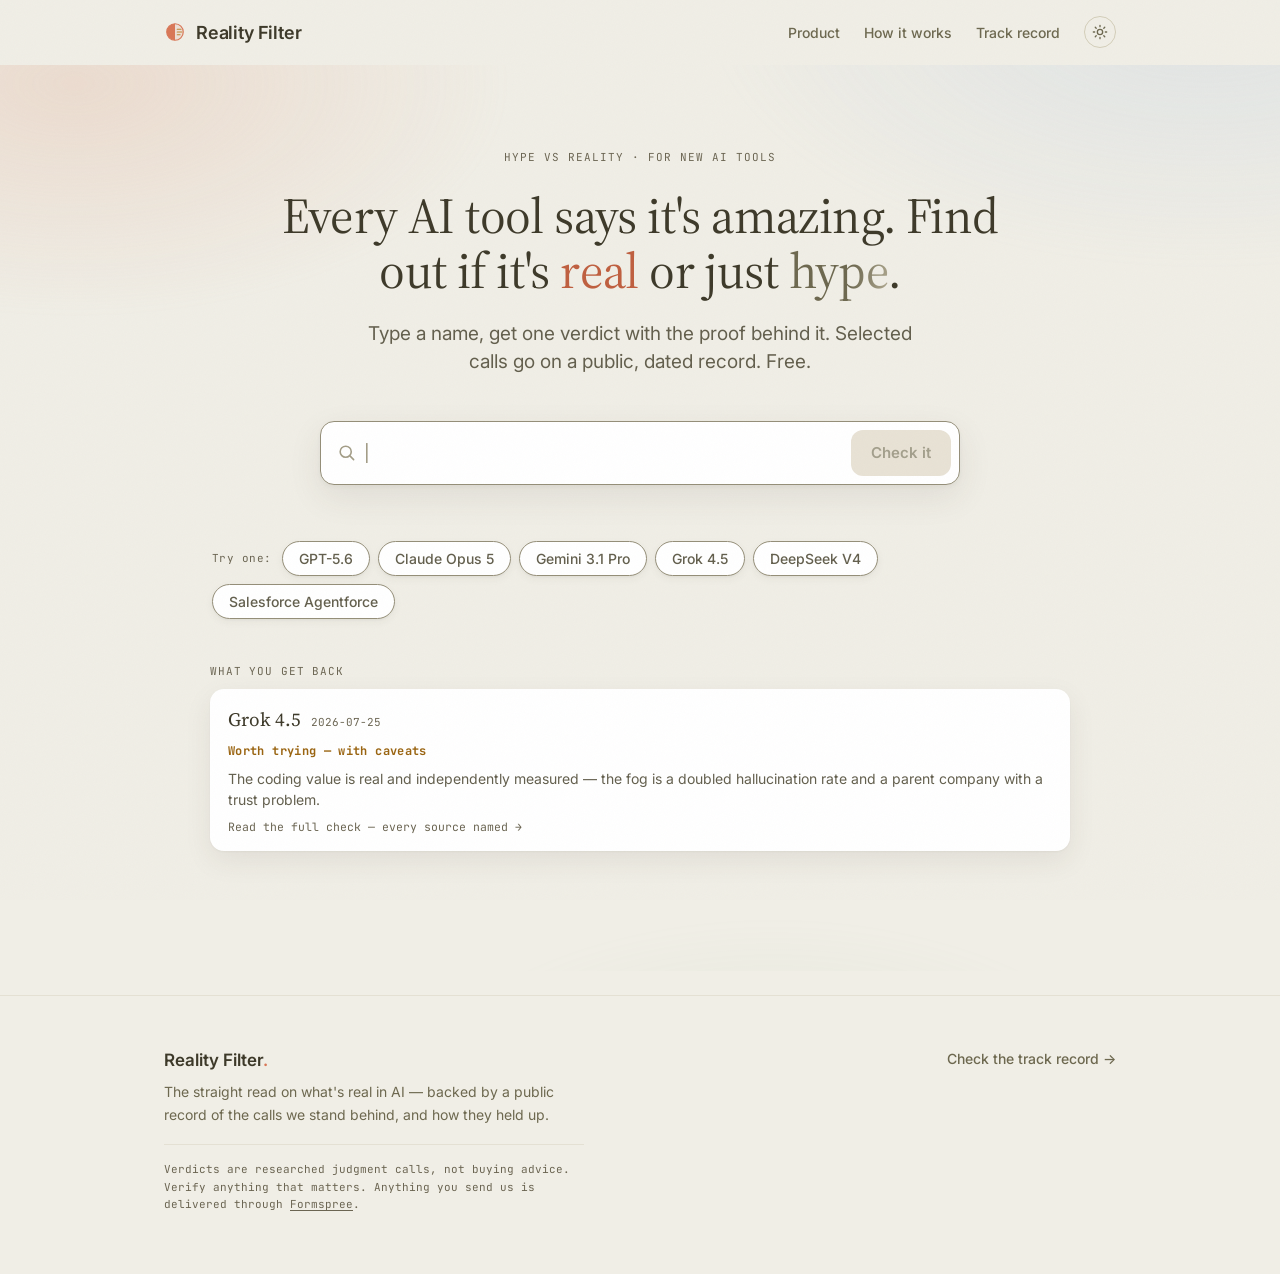
==== commit ddd54160: "Fix the chip stagger dropping its last chip Review caught this. The reveal delays were written as .c" ====
--- a/index.html
+++ b/index.html
@@ -10,7 +10,7 @@
 <link href="https://fonts.googleapis.com/css2?family=Source+Serif+4:opsz,wght@8..60,400;8..60,500&family=Inter:wght@400;500;600;700&family=JetBrains+Mono:wght@400;700&display=swap" rel="stylesheet">
 <script>/* apply saved theme before paint */try{if(localStorage.getItem('rf-theme')==='dark')document.documentElement.classList.add('dark')}catch(e){}</script>
 <link rel="icon" type="image/svg+xml" href="data:image/svg+xml,%3Csvg xmlns='http://www.w3.org/2000/svg' viewBox='0 0 48 48'%3E%3Ccircle cx='24' cy='24' r='18' fill='%23d97757' fill-opacity='.12'/%3E%3Cpath d='M24 6 A18 18 0 0 0 24 42 Z' fill='%23d97757'/%3E%3Ccircle cx='24' cy='24' r='18' fill='none' stroke='%23d97757' stroke-width='3'/%3E%3Cg stroke='%23c08532' stroke-width='3' stroke-linecap='round'%3E%3Cline x1='29' y1='18' x2='37' y2='18'/%3E%3Cline x1='29' y1='24' x2='39' y2='24'/%3E%3Cline x1='29' y1='30' x2='35' y2='30'/%3E%3C/g%3E%3C/svg%3E">
-<link rel="stylesheet" href="styles.css?v=63">
+<link rel="stylesheet" href="styles.css?v=64">
 </head>
 <body>
 
--- a/styles.css
+++ b/styles.css
@@ -250,10 +250,11 @@
    read as "stuck". */
 .demo{max-width:860px;margin:0 auto;text-align:left}
 .demo .chips{margin:56px 2px 0}
-/* 1s: last in, because it is last down the page. The chips stagger .55s–.95s and each
-   takes .45s to rise, so anything earlier finishes before the row above it does. */
+/* 1.15s: last in, because it is last down the page. With six chips the row now runs to
+   1.03s and each rise takes .45s, so the last chip lands at 1.48s; this lands at 1.60s.
+   Anything earlier finishes before the row above it and the eye reads bottom-to-top. */
 .preview{margin:44px 0 0;
-  animation:rise .45s cubic-bezier(.2,.7,.2,1) both;animation-delay:1s}
+  animation:rise .45s cubic-bezier(.2,.7,.2,1) both;animation-delay:1.15s}
 .pv-lbl{font-family:var(--font-mono);font-size:11px;letter-spacing:.08em;text-transform:uppercase;
   color:var(--label);margin:0 0 10px}
 .pv-card{display:flex;flex-direction:column;align-items:stretch;gap:8px;width:100%;text-align:left;
@@ -281,12 +282,20 @@
 .btn:active{transform:translateY(0)}
 .chips{margin:14px 2px 0;display:flex;gap:8px;flex-wrap:wrap;align-items:center;justify-content:flex-start}
 .chips .chips-lbl,.chips .chip{animation:rise .45s cubic-bezier(.2,.7,.2,1) both}
-.chips>*:nth-child(1){animation-delay:.55s}
-.chips>*:nth-child(2){animation-delay:.63s}
-.chips>*:nth-child(3){animation-delay:.71s}
-.chips>*:nth-child(4){animation-delay:.79s}
-.chips>*:nth-child(5){animation-delay:.87s}
-.chips>*:nth-child(6){animation-delay:.95s}
+/* Stagger by TYPE, not by position. The label is a <span> and the chips are <button>s,
+   so the label no longer eats a slot. The old `>*:nth-child(1..6)` exactly covered a
+   label plus five chips; the moment a row had six, the last chip fell through to the
+   default 0s and popped in ahead of the whole cascade. Runs to eight so adding a chip
+   doesn't quietly reintroduce that. */
+.chips .chips-lbl{animation-delay:.55s}
+.chips .chip:nth-of-type(1){animation-delay:.63s}
+.chips .chip:nth-of-type(2){animation-delay:.71s}
+.chips .chip:nth-of-type(3){animation-delay:.79s}
+.chips .chip:nth-of-type(4){animation-delay:.87s}
+.chips .chip:nth-of-type(5){animation-delay:.95s}
+.chips .chip:nth-of-type(6){animation-delay:1.03s}
+.chips .chip:nth-of-type(7){animation-delay:1.11s}
+.chips .chip:nth-of-type(8){animation-delay:1.19s}
 .chips .chips-lbl{font-family:var(--font-mono);font-size:11px;color:var(--label);
   letter-spacing:.04em;margin-right:2px}
 /* These have to read as CONTROLS, not as a list of what we cover. A five-second tester
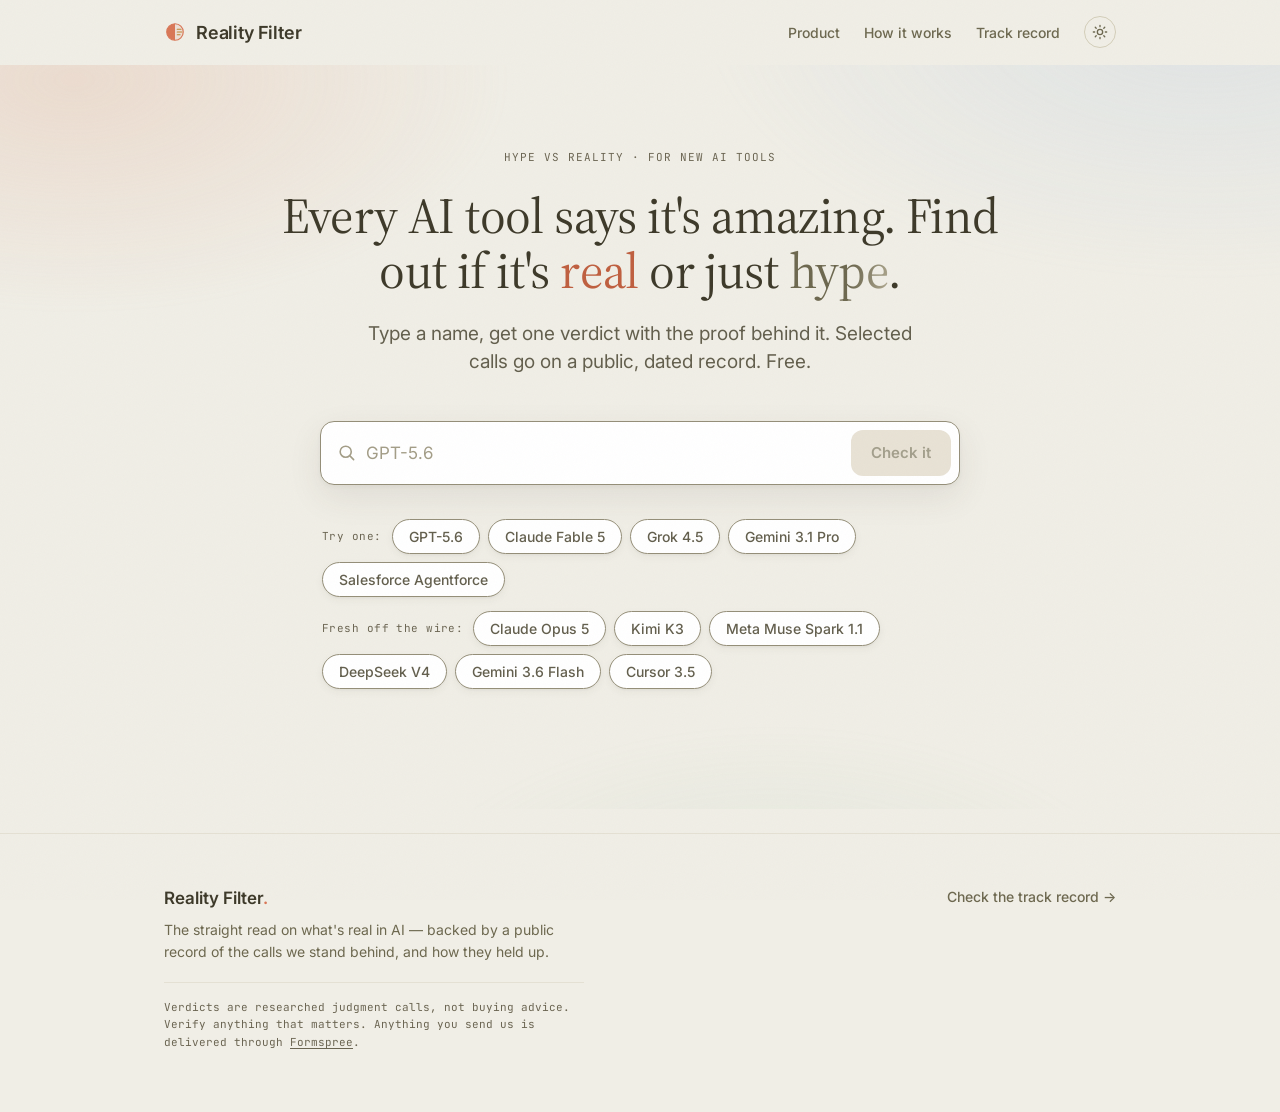
==== commit f3dcbd0e: "Drop the example verdict card, put the full tool list back User's call. The "What you get back" card" ====
--- a/index.html
+++ b/index.html
@@ -10,7 +10,7 @@
 <link href="https://fonts.googleapis.com/css2?family=Source+Serif+4:opsz,wght@8..60,400;8..60,500&family=Inter:wght@400;500;600;700&family=JetBrains+Mono:wght@400;700&display=swap" rel="stylesheet">
 <script>/* apply saved theme before paint */try{if(localStorage.getItem('rf-theme')==='dark')document.documentElement.classList.add('dark')}catch(e){}</script>
 <link rel="icon" type="image/svg+xml" href="data:image/svg+xml,%3Csvg xmlns='http://www.w3.org/2000/svg' viewBox='0 0 48 48'%3E%3Ccircle cx='24' cy='24' r='18' fill='%23d97757' fill-opacity='.12'/%3E%3Cpath d='M24 6 A18 18 0 0 0 24 42 Z' fill='%23d97757'/%3E%3Ccircle cx='24' cy='24' r='18' fill='none' stroke='%23d97757' stroke-width='3'/%3E%3Cg stroke='%23c08532' stroke-width='3' stroke-linecap='round'%3E%3Cline x1='29' y1='18' x2='37' y2='18'/%3E%3Cline x1='29' y1='24' x2='39' y2='24'/%3E%3Cline x1='29' y1='30' x2='35' y2='30'/%3E%3C/g%3E%3C/svg%3E">
-<link rel="stylesheet" href="styles.css?v=64">
+<link rel="stylesheet" href="styles.css?v=65">
 </head>
 <body>
 
@@ -52,35 +52,32 @@
             <input id="query" type="text" placeholder="Search any AI tool, model, or launch…" aria-label="AI launch or tool" />
             <button class="btn btn-send" type="submit"><span class="bs-txt">Check it</span></button>
           </form>
+          <!-- The full tool list, in its original two labelled rows. It was briefly cut to
+               a single row of six while an example-verdict card sat below it; on 2026-08-03
+               the user's call was to drop that card and put this list back as it was, because
+               the list itself is the information — it shows which tools already have a
+               verdict on file. What did NOT come back is the old 10–14px cramming: the rows
+               now sit 34px under the search bar, which is what fixed the "stuck" feeling. -->
+          <div class="chips">
+            <span class="chips-lbl">Try one:</span>
+            <button class="chip" data-q="GPT-5.6">GPT-5.6</button>
+            <button class="chip" data-q="Claude Fable 5">Claude Fable 5</button>
+            <button class="chip" data-q="Grok 4.5">Grok 4.5</button>
+            <button class="chip" data-q="Gemini 3.1 Pro">Gemini 3.1 Pro</button>
+            <button class="chip" data-q="Salesforce Agentforce">Salesforce Agentforce</button>
+          </div>
+          <div class="chips">
+            <span class="chips-lbl">Fresh off the wire:</span>
+            <button class="chip" data-q="Claude Opus 5">Claude Opus 5</button>
+            <button class="chip" data-q="Kimi K3">Kimi K3</button>
+            <button class="chip" data-q="Meta Muse Spark 1.1">Meta Muse Spark 1.1</button>
+            <button class="chip" data-q="DeepSeek V4">DeepSeek V4</button>
+            <button class="chip" data-q="Gemini 3.6 Flash">Gemini 3.6 Flash</button>
+            <button class="chip" data-q="Cursor 3.5">Cursor 3.5</button>
+          </div>
         </div>
       </div>
 
-      <!-- DEMONSTRATION ZONE — what you can type, then what comes back.
-           Both of these used to sit inside .console, jammed 10–14px under the search bar
-           with a mono caption wedged between them: eleven chips across two labelled rows
-           and four wrapped lines, 255px of dense block. The user's read, twice, was that
-           the page felt "stuck", and the measurements agreed — the rhythm above the search
-           bar was 22/22/44px and below it collapsed to 10/14px. So the caption is gone
-           (the lede already says "Free"), the two chip rows are one row of six, and both
-           now live out here with real air around them.
-           Capped to the same measure as #result so the whole column lines up. -->
-      <div class="demo">
-        <div class="chips">
-          <span class="chips-lbl">Try one:</span>
-          <button class="chip" data-q="GPT-5.6">GPT-5.6</button>
-          <button class="chip" data-q="Claude Opus 5">Claude Opus 5</button>
-          <button class="chip" data-q="Gemini 3.1 Pro">Gemini 3.1 Pro</button>
-          <button class="chip" data-q="Grok 4.5">Grok 4.5</button>
-          <button class="chip" data-q="DeepSeek V4">DeepSeek V4</button>
-          <button class="chip" data-q="Salesforce Agentforce">Salesforce Agentforce</button>
-        </div>
-        <!-- A real, already-filed verdict, shown before anyone searches: five-second
-             testers only ever saw an empty input, so the page read as a chatbot. Built
-             from LEDGER_ORDER[0] so it stays the newest published call on its own.
-             Don't replace it with a mock — a fake verdict here would break the one thing
-             we sell. -->
-        <div class="preview" id="preview" hidden></div>
-      </div>
       <div id="result" aria-live="polite"><div class="result-inner" id="resultInner" hidden></div></div>
     </div>
   </section>
@@ -272,9 +269,6 @@
 
 function showResult(q, instant){
   if(!q || !q.trim()) return;
-  /* the example verdict has done its job once a real one is on screen — two verdicts
-     at once reads as "did my search work?" */
-  const pv = document.getElementById('preview'); if(pv) pv.hidden = true;
   const safe = q.replace(/</g,'&lt;').replace(/>/g,'&gt;');
   const r = document.getElementById('result');
   const scrollToResult = (smooth)=>window.scrollTo({top: r.getBoundingClientRect().top + window.scrollY - 24, behavior: smooth?'smooth':'auto'});
@@ -343,33 +337,10 @@
   });
 });
 
-/* "What you get back" — renders the newest published call into #preview so the output
-   shape is on screen before anyone types. See the markup comment above #preview. */
-(function(){
-  const el = document.getElementById('preview');
-  if(!el || typeof LEDGER_ORDER === 'undefined' || !LEDGER_ORDER.length) return;
-  /* arriving from the track record (?q=…) runs a real check immediately, which hides
-     this anyway — no point building a card nobody will ever see. The .trim() matters:
-     showResult() bails on a blank q, so a bare `?q=%20` would otherwise leave the page
-     with neither an example nor a result. */
-  const dq = new URLSearchParams(location.search).get('q');
-  if(dq && dq.trim()) return;
-  const p = PACKETS[LEDGER_ORDER[0]];
-  if(!p) return;
-  el.innerHTML =
-    `<p class="pv-lbl">What you get back</p>
-     <button class="pv-card" type="button" data-q="${p.name}">
-       <span class="pv-head"><span class="pv-name">${p.name}</span><span class="pv-date">${p.date}</span></span>
-       <span class="pv-verdict ${p.verdictClass}">${p.verdict}</span>
-       <span class="pv-why">${p.fogWhy}</span>
-       <span class="pv-go">Read the full check — every source named →</span>
-     </button>`;
-  el.hidden = false;
-  el.querySelector('.pv-card').addEventListener('click', function(){
-    document.getElementById('query').value = this.dataset.q;
-    showResult(this.dataset.q);
-  });
-})();
+/* The "What you get back" example-verdict card that used to build here was removed
+   2026-08-03 at the user's request — it made the page feel crowded and the tool-list
+   chips above are what they wanted carrying that job instead. Its CSS (.preview/.pv-*)
+   is left in styles.css, unused, the same way the parked Premium set is. */
 
 /* nav CTA: on this page "Check a launch" means "put my cursor in the search bar" */
 document.getElementById('navCheck').addEventListener('click',e=>{
--- a/styles.css
+++ b/styles.css
@@ -244,12 +244,12 @@
    appear, and the hero's original padding and margins were restored. ---------- */
 /* same 860px measure as #result below it — they occupy the same slot, one before the
    search and one after, so they must line up exactly */
-/* The demonstration zone. Same measure as #result so the column lines up, and real
-   space around each part — this whole block used to be crammed into the console with
-   10–14px gaps while the hero above it breathed at 22/22/44px. That mismatch is what
-   read as "stuck". */
-.demo{max-width:860px;margin:0 auto;text-align:left}
-.demo .chips{margin:56px 2px 0}
+/* The chip rows sit back inside .console, but NOT back at their old 14px. They were
+   crammed 10–14px under the search bar while the hero above breathed at 22/22/44px, and
+   that mismatch is what the user twice called "stuck". 34px under the bar, 14px between
+   the two rows so they still group as one list. Don't take these back down. */
+.console .chips{margin:34px 2px 0}
+.console .chips + .chips{margin-top:14px}
 /* 1.15s: last in, because it is last down the page. With six chips the row now runs to
    1.03s and each rise takes .45s, so the last chip lands at 1.48s; this lands at 1.60s.
    Anything earlier finishes before the row above it and the eye reads bottom-to-top. */
@@ -645,8 +645,7 @@
   .field{padding:9px 9px 9px 18px}
   .field .btn-send{height:48px;padding:0 24px}
   .chip{font-size:14px;padding:7px 16px}
-  /* the demo zone and #result share a column, so they widen together */
-  #result,.demo{max-width:960px}
+  #result{max-width:960px}
   .packet-body{padding:8px 32px 28px}
   .packet-head{padding:28px 32px 22px}
   .row .v{font-size:17px}
